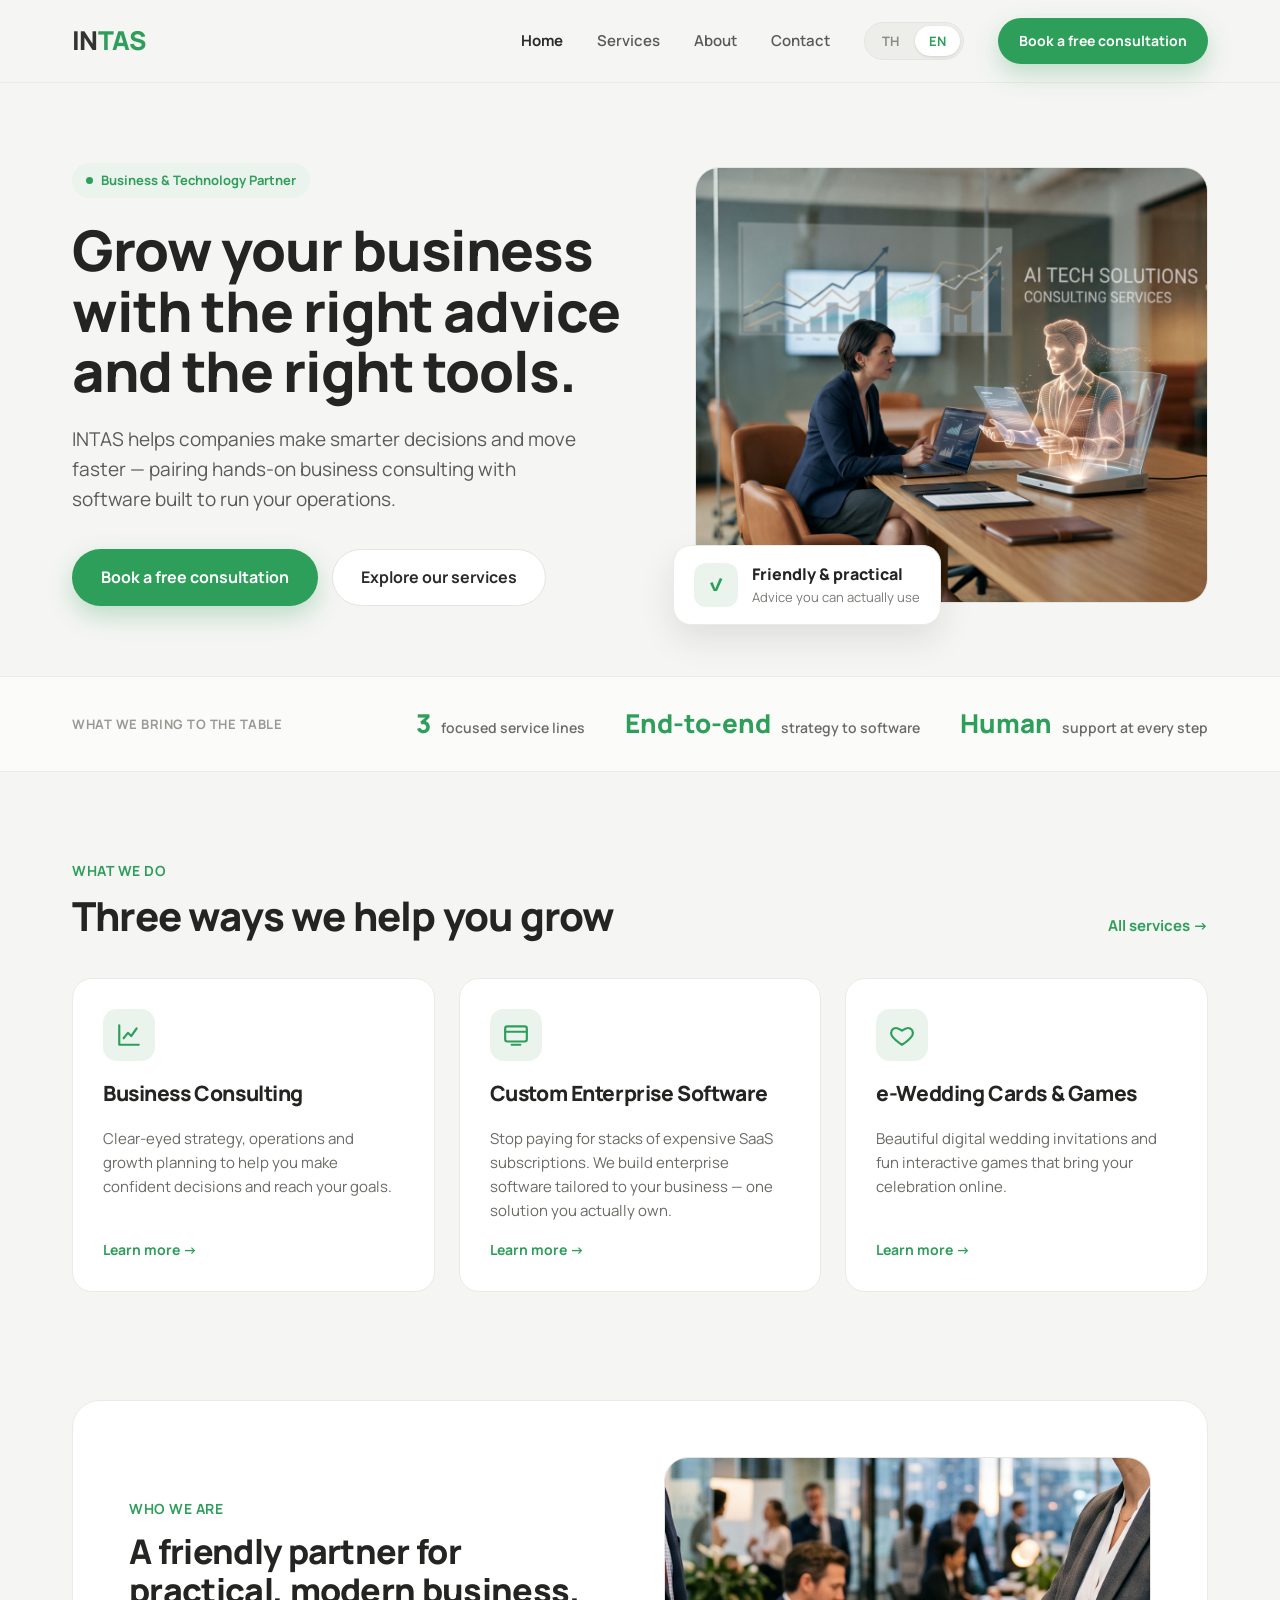
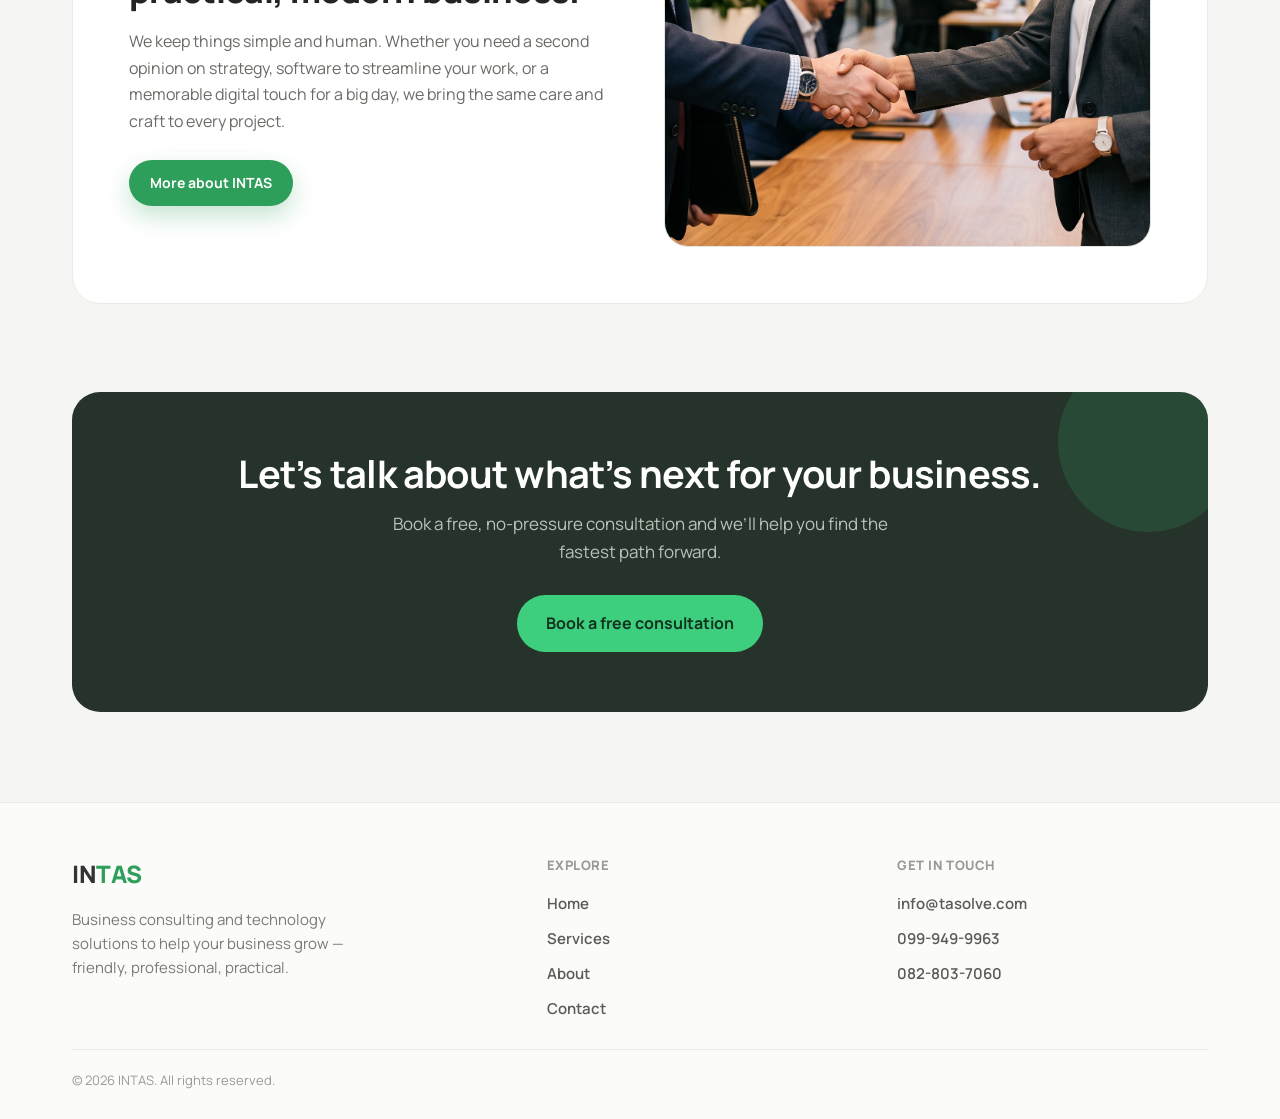
==== site/index.html @ 65f64a59 "Add INTAS bilingual (TH/EN) marketing site Complete 4-page static site (Home, Services, About, Conta" ====
<!DOCTYPE html>
<html lang="en">
<head>
  <meta charset="utf-8">
  <meta name="viewport" content="width=device-width, initial-scale=1">
  <title>INTAS — Business & Technology Partner</title>
  <meta name="description" content="INTAS pairs hands-on business consulting with custom software to help your company make smarter decisions and move faster.">
  <link rel="preconnect" href="https://fonts.googleapis.com">
  <link rel="preconnect" href="https://fonts.gstatic.com" crossorigin>
  <link href="https://fonts.googleapis.com/css2?family=IBM+Plex+Sans+Thai:wght@400;500;600;700&family=Manrope:wght@400;500;600;700;800&display=swap" rel="stylesheet">
  <link rel="stylesheet" href="assets/css/styles.css">
</head>
<body>
<div class="page">

  <!-- NAV -->
  <header class="site-header">
    <nav class="nav wrap">
      <a href="index.html" class="brand">IN<span>TAS</span></a>
      <button class="nav-toggle" aria-label="Menu">
        <svg width="26" height="26" viewBox="0 0 24 24" fill="none" stroke="currentColor" stroke-width="2" stroke-linecap="round"><path d="M4 7h16M4 12h16M4 17h16"/></svg>
      </button>
      <div class="nav-links">
        <a href="index.html" class="nav-link active" data-i18n="nav.home">Home</a>
        <a href="services.html" class="nav-link" data-i18n="nav.services">Services</a>
        <a href="about.html" class="nav-link" data-i18n="nav.about">About</a>
        <a href="contact.html" class="nav-link" data-i18n="nav.contact">Contact</a>
        <div class="lang">
          <button data-lang="TH">TH</button>
          <button data-lang="EN">EN</button>
        </div>
        <a href="contact.html" class="btn btn-primary btn-sm" data-i18n="nav.cta">Book a free consultation</a>
      </div>
    </nav>
  </header>

  <!-- HERO -->
  <section class="hero wrap">
    <div>
      <div class="badge"><span class="dot"></span><span data-i18n="home.badge">Business &amp; Technology Partner</span></div>
      <h1 class="h1" data-i18n="home.title">Grow your business with the right advice and the right tools.</h1>
      <p class="lead" data-i18n="home.lead">INTAS helps companies make smarter decisions and move faster — pairing hands-on business consulting with software built to run your operations.</p>
      <div class="hero-actions">
        <a href="contact.html" class="btn btn-primary" data-i18n="home.cta1">Book a free consultation</a>
        <a href="services.html" class="btn btn-ghost" data-i18n="home.cta2">Explore our services</a>
      </div>
    </div>
    <div class="hero-art">
      <div class="photo has-img" style="aspect-ratio:4/3.4;"><img src="assets/img/hero.jpg" alt="The INTAS team at work"></div>
      <div class="float-card">
        <div class="ic">✓</div>
        <div>
          <div class="t1" data-i18n="float.t1">Friendly &amp; practical</div>
          <div class="t2" data-i18n="float.t2">Advice you can actually use</div>
        </div>
      </div>
    </div>
  </section>

  <!-- TRUST STRIP -->
  <section class="trust">
    <div class="trust-inner wrap">
      <span class="label" data-i18n="trust.label">What we bring to the table</span>
      <div class="stats">
        <div class="stat"><span class="big" data-i18n="trust.s1big">3</span><span class="sm" data-i18n="trust.s1">focused service lines</span></div>
        <div class="stat"><span class="big" data-i18n="trust.s2big">End-to-end</span><span class="sm" data-i18n="trust.s2">strategy to software</span></div>
        <div class="stat"><span class="big" data-i18n="trust.s3big">Human</span><span class="sm" data-i18n="trust.s3">support at every step</span></div>
      </div>
    </div>
  </section>

  <!-- SERVICES -->
  <section class="wrap" style="padding:88px 32px 20px;">
    <div class="section-head">
      <div>
        <div class="eyebrow" data-i18n="home.svc.eyebrow">What we do</div>
        <h2 class="h2" data-i18n="home.svc.title">Three ways we help you grow</h2>
      </div>
      <a href="services.html" style="font-weight:700;font-size:15px;" data-i18n="home.svc.all">All services →</a>
    </div>
    <div class="grid-3">
      <div class="card">
        <div class="icon"><svg width="26" height="26" viewBox="0 0 24 24" fill="none" stroke="#2E9E5B" stroke-width="2" stroke-linecap="round" stroke-linejoin="round"><path d="M3 3v18h18"></path><path d="M7 15l4-5 3 3 5-7"></path></svg></div>
        <h3 class="h3" data-i18n="svc.1.title">Business Consulting</h3>
        <p data-i18n="svc.1.desc">Clear-eyed strategy, operations and growth planning to help you make confident decisions and reach your goals.</p>
        <a href="services.html" class="more" data-i18n="svc.learn">Learn more →</a>
      </div>
      <div class="card">
        <div class="icon"><svg width="26" height="26" viewBox="0 0 24 24" fill="none" stroke="#2E9E5B" stroke-width="2" stroke-linecap="round" stroke-linejoin="round"><rect x="2" y="4" width="20" height="14" rx="2"></rect><path d="M2 9h20M8 21h8"></path></svg></div>
        <h3 class="h3" data-i18n="svc.2.title">Custom Enterprise Software</h3>
        <p data-i18n="svc.2.desc">Stop paying for stacks of expensive SaaS subscriptions. We build enterprise software tailored to your business — one solution you actually own.</p>
        <a href="services.html" class="more" data-i18n="svc.learn">Learn more →</a>
      </div>
      <div class="card">
        <div class="icon"><svg width="26" height="26" viewBox="0 0 24 24" fill="none" stroke="#2E9E5B" stroke-width="2" stroke-linecap="round" stroke-linejoin="round"><path d="M12 21s-7-4.35-9.5-8.5C1 9 3 5.5 6.5 5.5 8.5 5.5 12 8 12 8s3.5-2.5 5.5-2.5C21 5.5 23 9 21.5 12.5 19 16.65 12 21 12 21z"></path></svg></div>
        <h3 class="h3" data-i18n="svc.3.title">e-Wedding Cards &amp; Games</h3>
        <p data-i18n="svc.3.desc">Beautiful digital wedding invitations and fun interactive games that bring your celebration online.</p>
        <a href="services.html" class="more" data-i18n="svc.learn">Learn more →</a>
      </div>
    </div>
  </section>

  <!-- ABOUT TEASER -->
  <section class="wrap section-pad">
    <div class="panel">
      <div>
        <div class="eyebrow" data-i18n="home.about.eyebrow">Who we are</div>
        <h2 class="h2" style="font-size:34px;line-height:1.15;margin-bottom:18px;" data-i18n="home.about.title">A friendly partner for practical, modern business.</h2>
        <p style="font-size:16px;line-height:1.65;color:#6A6A66;margin:0 0 26px;" data-i18n="home.about.text">We keep things simple and human. Whether you need a second opinion on strategy, software to streamline your work, or a memorable digital touch for a big day, we bring the same care and craft to every project.</p>
        <a href="about.html" class="btn btn-primary btn-sm" data-i18n="home.about.btn">More about INTAS</a>
      </div>
      <div class="photo has-img" style="aspect-ratio:5/4;"><img src="assets/img/workspace.jpg" alt="INTAS workspace"></div>
    </div>
  </section>

  <!-- CTA BAND -->
  <section class="wrap" style="padding:0 32px 90px;">
    <div class="cta-band">
      <h2 data-i18n="cta.title">Let’s talk about what’s next for your business.</h2>
      <p data-i18n="cta.text">Book a free, no-pressure consultation and we’ll help you find the fastest path forward.</p>
      <a href="contact.html" class="btn btn-bright" data-i18n="cta.btn">Book a free consultation</a>
    </div>
  </section>

  <!-- FOOTER -->
  <footer class="site-footer">
    <div class="footer-grid wrap">
      <div>
        <div class="brand">IN<span>TAS</span></div>
        <p data-i18n="footer.tagline">Business consulting and technology solutions to help your business grow — friendly, professional, practical.</p>
      </div>
      <div class="footer-col">
        <div class="head" data-i18n="footer.explore">Explore</div>
        <div class="links">
          <a href="index.html" data-i18n="nav.home">Home</a>
          <a href="services.html" data-i18n="nav.services">Services</a>
          <a href="about.html" data-i18n="nav.about">About</a>
          <a href="contact.html" data-i18n="nav.contact">Contact</a>
        </div>
      </div>
      <div class="footer-col">
        <div class="head" data-i18n="footer.getintouch">Get in touch</div>
        <div class="links">
          <a href="mailto:info@tasolve.com">info@tasolve.com</a>
          <a href="tel:0999499963">099-949-9963</a>
          <a href="tel:0828037060">082-803-7060</a>
        </div>
      </div>
    </div>
    <div class="footer-bottom wrap">
      <div class="rule" data-i18n="footer.rights">© 2026 INTAS. All rights reserved.</div>
    </div>
  </footer>

</div>
<script src="assets/js/i18n.js"></script>
<script src="assets/js/main.js"></script>
</body>
</html>
---- site/assets/css/styles.css ----
/* ===========================================================
   INTAS — design system
   Extracted from the original bundle and expanded into a
   clean, reusable stylesheet for the full multi-page site.
   =========================================================== */

:root {
  --bg:        #F5F5F3;
  --surface:   #FFFFFF;
  --surface-2: #FBFBFA;
  --tint:      #EAF3EC;   /* soft green wash */
  --ink:       #242423;   /* headings */
  --body:      #2B2B2B;
  --muted:     #6A6A66;
  --muted-2:   #5A5A57;
  --faint:     #9A9A95;
  --line:      #EAEAE6;
  --line-2:    #E4E4E0;
  --green:     #2E9E5B;
  --green-dk:  #24824A;
  --green-br:  #3ECF7E;
  --dark:      #26332B;
  --shadow-sm: 0 1px 4px rgba(30,30,28,0.08);
  --shadow-md: 0 10px 24px rgba(46,158,91,0.28);
  --shadow-lg: 0 14px 34px rgba(30,30,28,0.10);
  --radius:    20px;
  --radius-lg: 28px;
  --wrap:      1200px;
}

* { box-sizing: border-box; }
html, body { margin: 0; padding: 0; }
html { scroll-behavior: smooth; }

body {
  /* Latin renders in Manrope; Thai glyphs fall through to IBM Plex Sans Thai */
  font-family: 'Manrope', 'IBM Plex Sans Thai', system-ui, -apple-system, BlinkMacSystemFont, sans-serif;
  background: var(--bg);
  color: var(--body);
  -webkit-font-smoothing: antialiased;
  line-height: 1.6;
}

/* ---------- Thai typography tuning ----------
   Thai stacks vowels/tone marks vertically and doesn't use negative
   letter-spacing, so tighten nothing and give headings room to breathe. */
html[lang="th"] body,
html[lang="th"] h1, html[lang="th"] h2, html[lang="th"] h3,
html[lang="th"] .h1, html[lang="th"] .h2, html[lang="th"] .h3,
html[lang="th"] .brand { letter-spacing: normal; }
html[lang="th"] .h1, html[lang="th"] .hero h1 { line-height: 1.22; }
html[lang="th"] .h2, html[lang="th"] .cta-band h2,
html[lang="th"] .page-hero h1 { line-height: 1.3; }
html[lang="th"] .lead, html[lang="th"] p { line-height: 1.8; }
html[lang="th"] .badge, html[lang="th"] .eyebrow,
html[lang="th"] .trust .label, html[lang="th"] .footer-col .head,
html[lang="th"] .contact-item .k { letter-spacing: 0.01em; }

a { color: var(--green); text-decoration: none; transition: color .15s; }
a:hover { color: var(--green-dk); }
::selection { background: #cfe9d8; }
img { max-width: 100%; display: block; }

h1, h2, h3 { color: var(--ink); letter-spacing: -0.02em; margin: 0; }

.wrap { max-width: var(--wrap); margin: 0 auto; width: 100%; }
.page { min-height: 100vh; display: flex; flex-direction: column; background: var(--bg); }
.eyebrow {
  color: var(--green); font-weight: 700; font-size: 14px;
  letter-spacing: 0.04em; text-transform: uppercase; margin-bottom: 12px;
}
.lead { font-size: 19px; line-height: 1.6; color: var(--muted-2); }

/* ---------- buttons ---------- */
.btn {
  display: inline-block; font-weight: 700; font-size: 16px;
  padding: 15px 28px; border-radius: 999px; cursor: pointer;
  border: 1px solid transparent; transition: transform .12s, box-shadow .12s, background .15s;
  font-family: inherit;
}
.btn:hover { transform: translateY(-1px); }
.btn-primary { background: var(--green); color: #fff; box-shadow: var(--shadow-md); }
.btn-primary:hover { background: var(--green-dk); color: #fff; }
.btn-ghost { background: #fff; color: var(--body); border-color: var(--line-2); }
.btn-ghost:hover { color: var(--body); border-color: #cfcfca; }
.btn-bright { background: var(--green-br); color: #123320; }
.btn-bright:hover { color: #123320; }
.btn-sm { font-size: 14px; padding: 11px 20px; }

/* ---------- header / nav ---------- */
.site-header {
  position: sticky; top: 0; z-index: 20;
  background: rgba(245,245,243,0.85);
  backdrop-filter: blur(10px); -webkit-backdrop-filter: blur(10px);
  border-bottom: 1px solid var(--line);
}
.nav { padding: 18px 32px; display: flex; align-items: center; justify-content: space-between; gap: 24px; }
.brand { font-size: 26px; font-weight: 800; letter-spacing: -0.02em; color: #333; }
.brand span { color: var(--green); }
.nav-links { display: flex; align-items: center; gap: 34px; }
.nav-links a.nav-link { color: var(--muted-2); font-weight: 600; font-size: 15px; }
.nav-links a.nav-link.active { color: var(--body); font-weight: 700; }
.nav-links a.nav-link:hover { color: var(--green); }

/* language toggle */
.lang {
  display: inline-flex; background: #EDEDEA; border: 1px solid var(--line-2);
  border-radius: 999px; padding: 3px; gap: 2px;
}
.lang button {
  padding: 6px 14px; border: none; border-radius: 999px; font-family: inherit;
  font-weight: 700; font-size: 13px; cursor: pointer; transition: all .15s;
  background: transparent; color: #8A8A86;
}
.lang button.active { background: #fff; color: var(--green); box-shadow: 0 1px 3px rgba(0,0,0,0.12); }

/* mobile nav toggle */
.nav-toggle {
  display: none; background: none; border: none; cursor: pointer; padding: 6px;
  color: var(--ink);
}

/* ---------- sections ---------- */
section { width: 100%; }
.section-pad { padding: 88px 32px; }
.section-head { display: flex; align-items: flex-end; justify-content: space-between; gap: 24px; margin-bottom: 40px; flex-wrap: wrap; }
.h1 { font-size: 56px; line-height: 1.08; font-weight: 800; color: var(--ink); text-wrap: balance; }
.h2 { font-size: 40px; line-height: 1.1; font-weight: 800; }
.h3 { font-size: 21px; font-weight: 800; }

/* pill badge */
.badge {
  display: inline-flex; align-items: center; gap: 8px; background: var(--tint);
  color: var(--green); font-weight: 700; font-size: 13px; padding: 7px 14px;
  border-radius: 999px; margin-bottom: 22px;
}
.badge .dot { width: 7px; height: 7px; border-radius: 50%; background: var(--green); display: inline-block; }

/* ---------- hero ---------- */
.hero { display: grid; grid-template-columns: 1.05fr 0.95fr; gap: 56px; align-items: center; padding: 80px 32px 70px; }
.hero h1 { margin: 0 0 22px; }
.hero .lead { margin: 0 0 34px; max-width: 520px; }
.hero-actions { display: flex; gap: 14px; flex-wrap: wrap; }
.hero-art { position: relative; }
.photo {
  border-radius: 24px; overflow: hidden; border: 1px solid var(--line-2);
  background-image: repeating-linear-gradient(135deg,#EDEDEA 0 14px,#F4F4F1 14px 28px);
  display: flex; align-items: flex-end; justify-content: center; padding: 22px;
}
.photo .tag {
  font-family: ui-monospace, Menlo, monospace; font-size: 12px; color: var(--faint);
  background: #fff; padding: 6px 12px; border-radius: 8px; border: 1px solid var(--line-2);
}
/* real image variant — fills the box, no stripes/padding */
.photo.has-img { padding: 0; background: none; }
.photo.has-img img { width: 100%; height: 100%; object-fit: cover; }
.float-card {
  position: absolute; bottom: -22px; left: -22px; background: #fff; border: 1px solid #EAEAE6;
  border-radius: 18px; padding: 16px 20px; box-shadow: var(--shadow-lg);
  display: flex; align-items: center; gap: 14px;
}
.float-card .ic {
  width: 44px; height: 44px; border-radius: 12px; background: var(--tint);
  display: flex; align-items: center; justify-content: center; font-weight: 800; color: var(--green); font-size: 18px;
}
.float-card .t1 { font-weight: 800; font-size: 16px; color: var(--ink); }
.float-card .t2 { font-size: 13px; color: #7A7A76; }

/* ---------- trust strip ---------- */
.trust { border-top: 1px solid var(--line); border-bottom: 1px solid var(--line); background: var(--surface-2); }
.trust-inner { padding: 26px 32px; display: flex; flex-wrap: wrap; gap: 40px; align-items: center; justify-content: space-between; }
.trust .label { font-size: 13px; font-weight: 700; letter-spacing: 0.04em; text-transform: uppercase; color: var(--faint); }
.trust .stats { display: flex; flex-wrap: wrap; gap: 40px; }
.stat { display: flex; align-items: baseline; gap: 10px; }
.stat .big { font-size: 26px; font-weight: 800; color: var(--green); }
.stat .sm { font-size: 14px; color: var(--muted); font-weight: 600; }

/* ---------- cards grid ---------- */
.grid-3 { display: grid; grid-template-columns: repeat(3,1fr); gap: 24px; }
.grid-2 { display: grid; grid-template-columns: 1fr 1fr; gap: 24px; }
.card {
  background: #fff; border: 1px solid var(--line); border-radius: var(--radius);
  padding: 30px; display: flex; flex-direction: column; gap: 16px;
}
.card .icon {
  width: 52px; height: 52px; border-radius: 14px; background: var(--tint);
  display: flex; align-items: center; justify-content: center;
}
.card h3 { color: var(--ink); }
.card p { font-size: 15px; line-height: 1.6; color: var(--muted); margin: 0; flex: 1; }
.card .more { font-weight: 700; font-size: 14px; color: var(--green); }

/* feature list inside cards */
.ticks { list-style: none; padding: 0; margin: 0; display: flex; flex-direction: column; gap: 10px; }
.ticks li { display: flex; gap: 10px; font-size: 15px; color: var(--muted-2); line-height: 1.5; }
.ticks li::before { content: "✓"; color: var(--green); font-weight: 800; }

/* ---------- panel (about teaser / generic) ---------- */
.panel {
  background: #fff; border: 1px solid var(--line); border-radius: var(--radius-lg);
  padding: 56px; display: grid; grid-template-columns: 1fr 1fr; gap: 48px; align-items: center;
}

/* ---------- CTA band ---------- */
.cta-band {
  background: var(--dark); border-radius: var(--radius-lg); padding: 60px;
  text-align: center; position: relative; overflow: hidden;
}
.cta-band::after {
  content: ""; position: absolute; top: -40px; right: -30px; width: 180px; height: 180px;
  border-radius: 50%; background: rgba(62,207,126,0.14);
}
.cta-band h2 { color: #fff; font-size: 38px; line-height: 1.12; margin: 0 0 16px; position: relative; }
.cta-band p { font-size: 17px; color: #B7C4BB; margin: 0 auto 30px; max-width: 520px; position: relative; }
.cta-band .btn { position: relative; }

/* ---------- footer ---------- */
.site-footer { margin-top: auto; border-top: 1px solid var(--line); background: var(--surface-2); }
.footer-grid { padding: 52px 32px 28px; display: grid; grid-template-columns: 1.4fr 1fr 1fr; gap: 40px; }
.footer-grid .brand { font-size: 24px; margin-bottom: 14px; }
.footer-grid p { font-size: 15px; line-height: 1.6; color: #7A7A76; margin: 0; max-width: 300px; }
.footer-col .head { font-size: 13px; font-weight: 800; letter-spacing: 0.04em; text-transform: uppercase; color: var(--faint); margin-bottom: 16px; }
.footer-col .links { display: flex; flex-direction: column; gap: 11px; }
.footer-col .links a { color: var(--muted-2); font-weight: 600; font-size: 15px; }
.footer-col .links a:hover { color: var(--green); }
.footer-bottom { padding: 0 32px 28px; }
.footer-bottom .rule { border-top: 1px solid var(--line); padding-top: 20px; font-size: 13px; color: var(--faint); }

/* ---------- page header (inner pages) ---------- */
.page-hero { padding: 72px 32px 40px; text-align: center; }
.page-hero h1 { font-size: 48px; line-height: 1.1; font-weight: 800; margin: 0 auto 18px; max-width: 720px; text-wrap: balance; }
.page-hero p { font-size: 18px; color: var(--muted-2); margin: 0 auto; max-width: 620px; }

/* ---------- contact form ---------- */
.form-grid { display: grid; grid-template-columns: 1fr 1fr; gap: 48px; align-items: start; }
.field { display: flex; flex-direction: column; gap: 7px; margin-bottom: 18px; }
.field label { font-size: 14px; font-weight: 700; color: var(--ink); }
.field input, .field textarea, .field select {
  font-family: inherit; font-size: 15px; color: var(--body); background: #fff;
  border: 1px solid var(--line-2); border-radius: 12px; padding: 13px 15px; width: 100%;
  transition: border-color .15s, box-shadow .15s;
}
.field textarea { min-height: 130px; resize: vertical; }
.field input:focus, .field textarea:focus, .field select:focus {
  outline: none; border-color: var(--green); box-shadow: 0 0 0 3px rgba(46,158,91,0.14);
}
.contact-panel {
  background: #fff; border: 1px solid var(--line); border-radius: var(--radius-lg); padding: 40px;
}
.contact-info { display: flex; flex-direction: column; gap: 26px; }
.contact-item { display: flex; gap: 16px; align-items: flex-start; }
.contact-item .ic {
  width: 46px; height: 46px; flex: none; border-radius: 12px; background: var(--tint);
  display: flex; align-items: center; justify-content: center;
}
.contact-item .k { font-size: 13px; font-weight: 700; text-transform: uppercase; letter-spacing: 0.04em; color: var(--faint); margin-bottom: 3px; }
.contact-item .v { font-size: 16px; font-weight: 700; color: var(--ink); }
.contact-item .v a { color: var(--ink); }
.contact-item .v a:hover { color: var(--green); }
.form-note { font-size: 13px; color: var(--faint); margin-top: 6px; }
.form-success {
  display: none; background: var(--tint); border: 1px solid #cfe9d8; color: var(--green-dk);
  border-radius: 12px; padding: 14px 16px; font-weight: 600; font-size: 15px; margin-bottom: 18px;
}
.form-success.show { display: block; }

/* ---------- value / step rows ---------- */
.value-grid { display: grid; grid-template-columns: repeat(3,1fr); gap: 24px; }
.value { background: #fff; border: 1px solid var(--line); border-radius: var(--radius); padding: 28px; }
.value .num { font-size: 22px; font-weight: 800; color: var(--green); margin-bottom: 10px; }
.value h3 { font-size: 18px; margin-bottom: 8px; }
.value p { font-size: 15px; color: var(--muted); margin: 0; }

/* utilities */
.mt-0 { margin-top: 0; }
.center { text-align: center; }
.max-720 { max-width: 720px; margin-left: auto; margin-right: auto; }

/* ===========================================================
   Responsive
   =========================================================== */
@media (max-width: 900px) {
  .h1, .hero h1 { font-size: 42px; }
  .h2 { font-size: 32px; }
  .page-hero h1 { font-size: 38px; }
  .cta-band h2 { font-size: 30px; }
  .hero { grid-template-columns: 1fr; gap: 40px; padding: 56px 24px 50px; }
  .grid-3, .value-grid { grid-template-columns: 1fr; }
  .grid-2 { grid-template-columns: 1fr; }
  .panel { grid-template-columns: 1fr; padding: 36px; }
  .form-grid { grid-template-columns: 1fr; gap: 32px; }
  .footer-grid { grid-template-columns: 1fr; gap: 28px; }
  .section-pad { padding: 60px 24px; }
  .cta-band { padding: 40px 28px; }

  /* mobile nav */
  .nav-toggle { display: inline-flex; }
  .nav-links {
    position: absolute; top: 100%; left: 0; right: 0;
    background: var(--bg); border-bottom: 1px solid var(--line);
    flex-direction: column; align-items: stretch; gap: 0; padding: 8px 24px 20px;
    display: none;
  }
  .nav-links.open { display: flex; }
  .nav-links a.nav-link { padding: 12px 0; border-bottom: 1px solid var(--line); }
  .nav-links .lang, .nav-links .btn { align-self: flex-start; margin-top: 14px; }
}

@media (max-width: 560px) {
  .nav { padding: 16px 20px; }
  .section-pad { padding: 48px 20px; }
  .hero { padding: 40px 20px; }
  .page-hero { padding: 48px 20px 28px; }
  .h1, .hero h1 { font-size: 34px; }
  .page-hero h1 { font-size: 30px; }
  .contact-panel, .panel { padding: 26px; }
  .float-card { left: 0; bottom: -18px; }
}
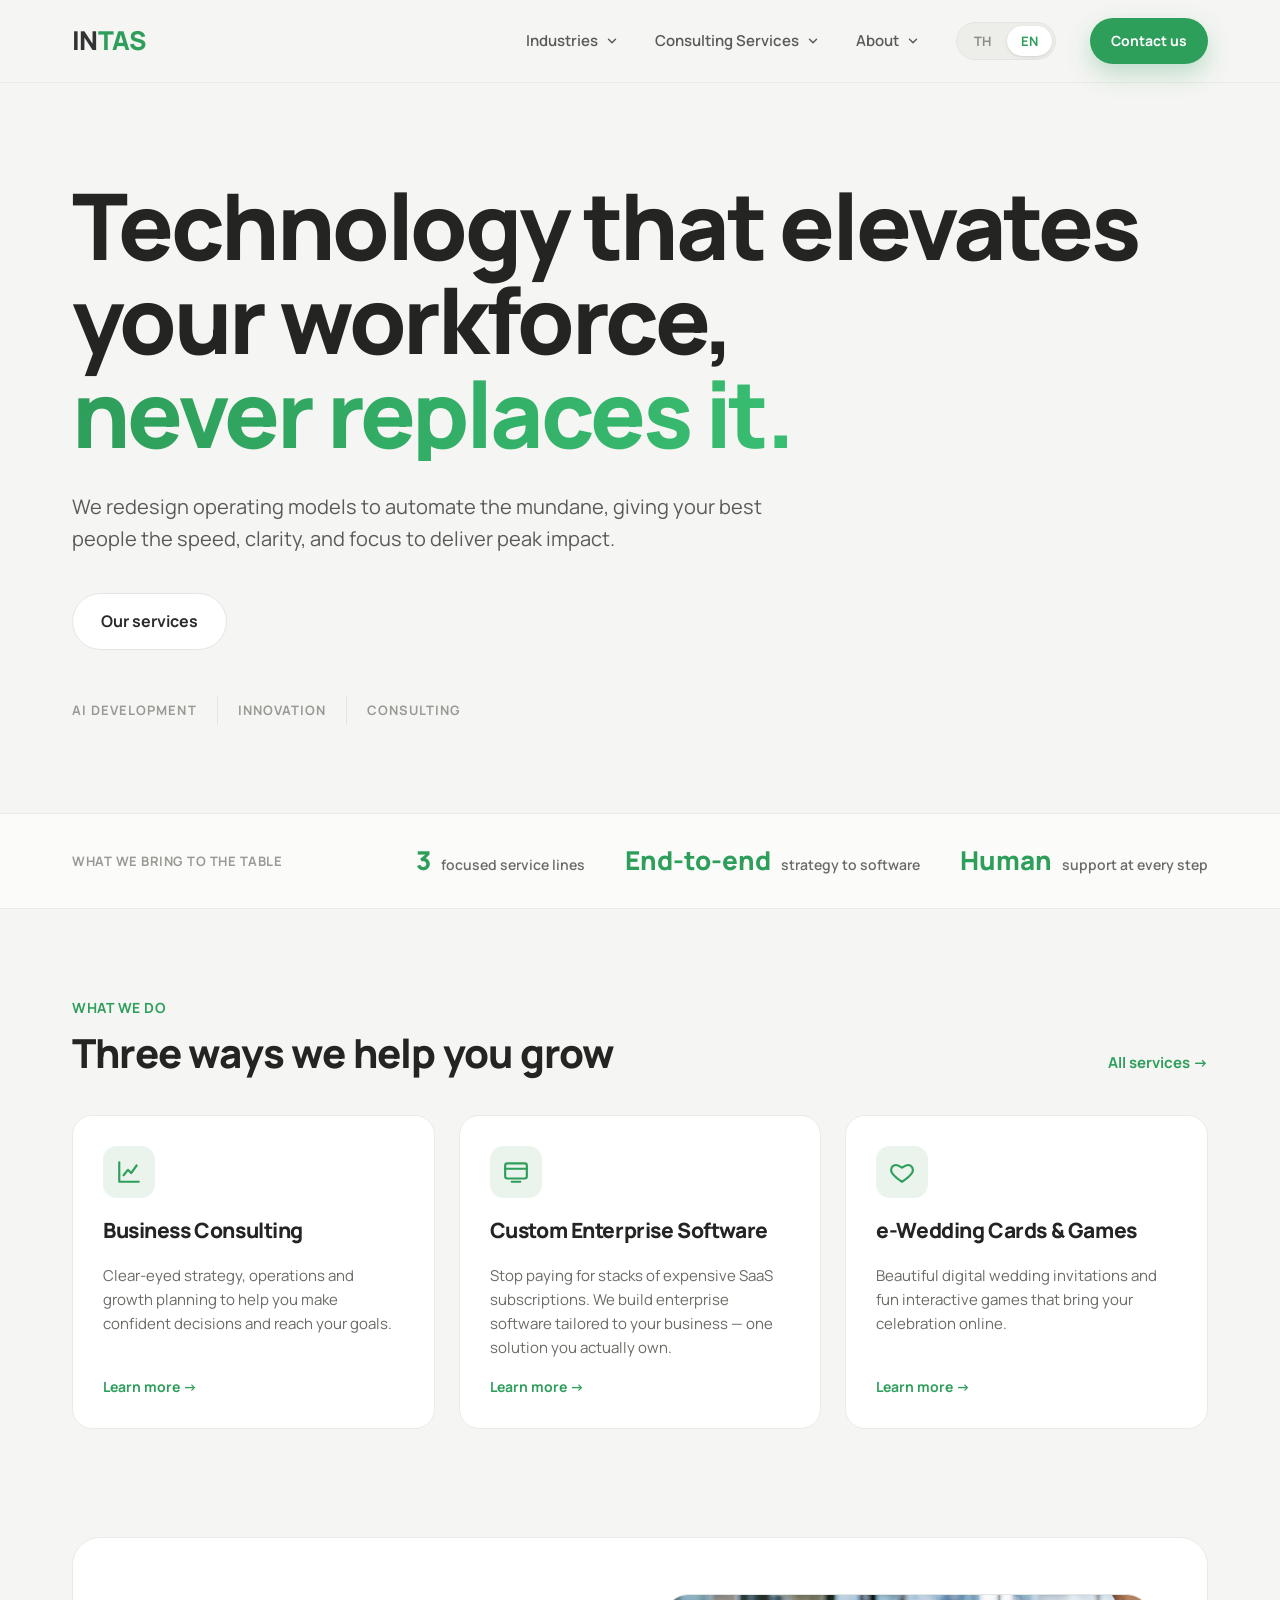
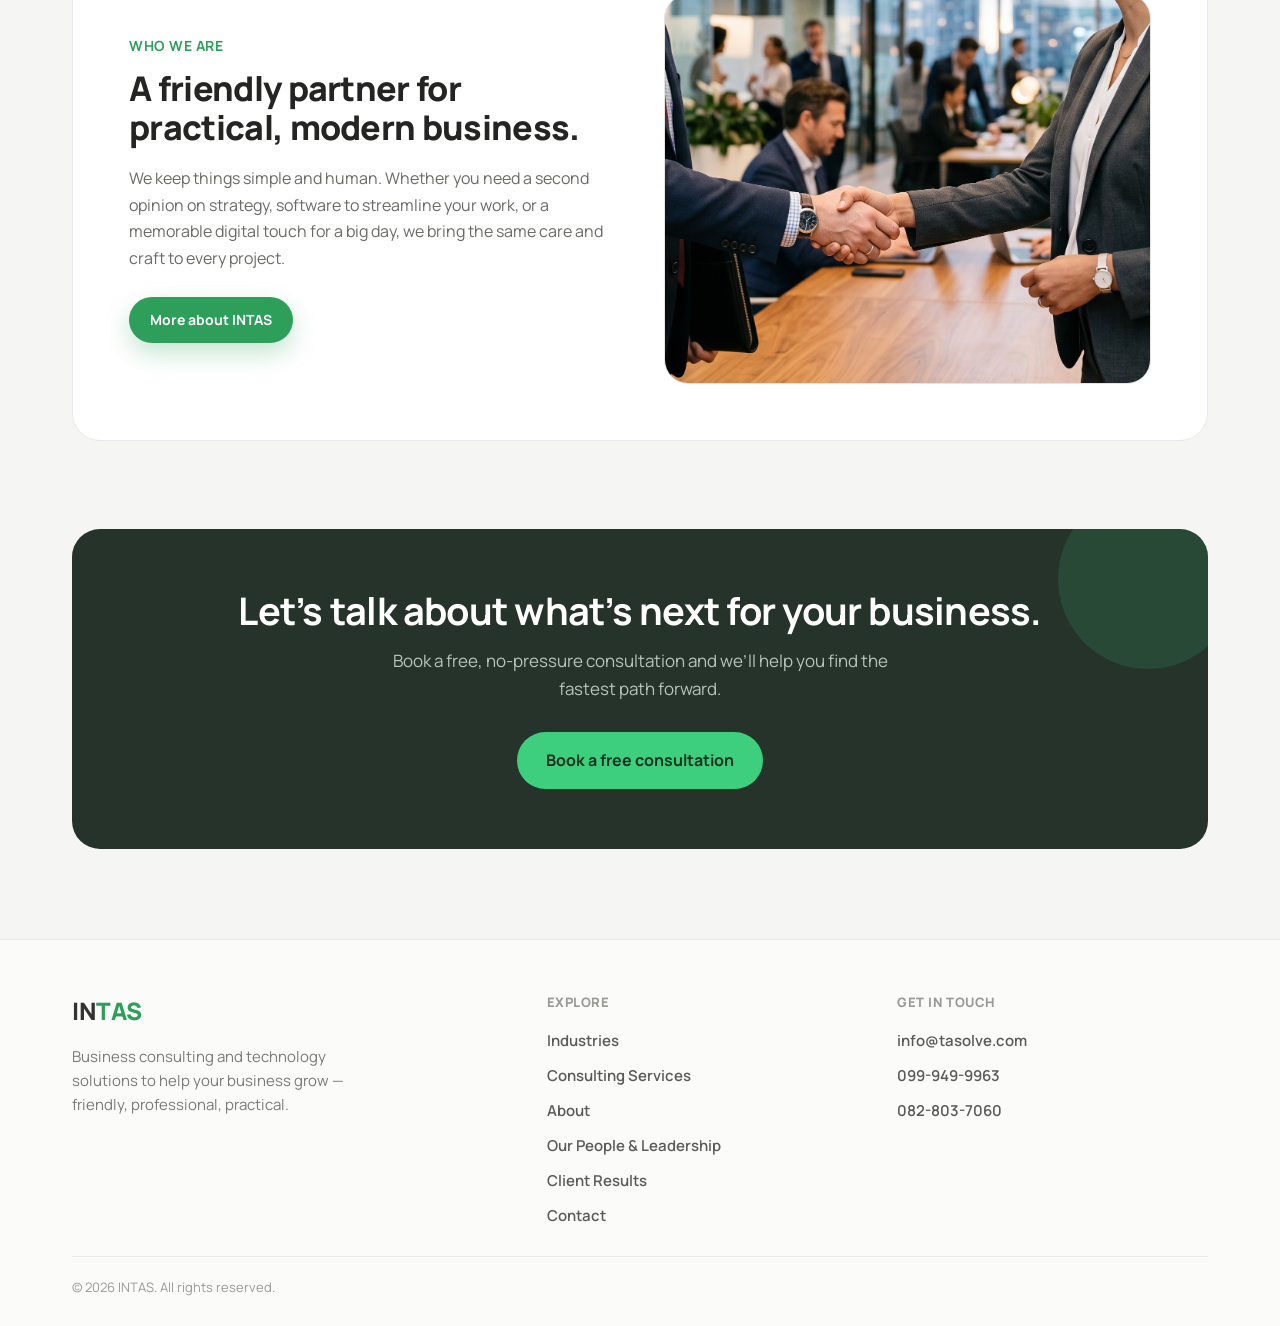
==== commit f3b0094f: "Rework navigation, add three pages, restyle homepage hero Navigation - Remove the Home link that was" ====
--- a/site/index.html
+++ b/site/index.html
@@ -21,40 +21,71 @@
         <svg width="26" height="26" viewBox="0 0 24 24" fill="none" stroke="currentColor" stroke-width="2" stroke-linecap="round"><path d="M4 7h16M4 12h16M4 17h16"/></svg>
       </button>
       <div class="nav-links">
-        <a href="index.html" class="nav-link active" data-i18n="nav.home">Home</a>
-        <a href="services.html" class="nav-link" data-i18n="nav.services">Services</a>
-        <a href="about.html" class="nav-link" data-i18n="nav.about">About</a>
-        <a href="contact.html" class="nav-link" data-i18n="nav.contact">Contact</a>
+        <div class="nav-item has-dropdown">
+          <div class="nav-item-row">
+            <a href="industries.html" class="nav-link" data-i18n="nav.industries">Industries</a>
+            <button class="dropdown-toggle" aria-expanded="false" aria-haspopup="true" aria-label="Toggle industries menu">
+              <svg width="14" height="14" viewBox="0 0 24 24" fill="none" stroke="currentColor" stroke-width="2.5" stroke-linecap="round" stroke-linejoin="round"><path d="M6 9l6 6 6-6"/></svg>
+            </button>
+          </div>
+          <div class="dropdown dropdown-2col">
+            <a href="industries.html#retail" data-i18n="ind.retail.name">Retail &amp; Shopping Centres</a>
+            <a href="industries.html#fnb" data-i18n="ind.fnb.name">Food &amp; Beverage</a>
+            <a href="industries.html#realestate" data-i18n="ind.realestate.name">Real Estate &amp; Property</a>
+            <a href="industries.html#financial" data-i18n="ind.financial.name">Financial Services</a>
+            <a href="industries.html#fmcg" data-i18n="ind.fmcg.name">Consumer Goods &amp; FMCG</a>
+            <a href="industries.html#transport" data-i18n="ind.transport.name">Transport &amp; Infrastructure</a>
+          </div>
+        </div>
+        <div class="nav-item has-dropdown">
+          <div class="nav-item-row">
+            <a href="services.html" class="nav-link" data-i18n="nav.services">Consulting Services</a>
+            <button class="dropdown-toggle" aria-expanded="false" aria-haspopup="true" aria-label="Toggle services menu">
+              <svg width="14" height="14" viewBox="0 0 24 24" fill="none" stroke="currentColor" stroke-width="2.5" stroke-linecap="round" stroke-linejoin="round"><path d="M6 9l6 6 6-6"/></svg>
+            </button>
+          </div>
+          <div class="dropdown">
+            <a href="services.html#consulting" data-i18n="services.s1.title">Business Consulting</a>
+            <a href="services.html#software" data-i18n="services.s2.title">Custom Enterprise Software</a>
+            <a href="services.html#ewedding" data-i18n="services.s3.title">e-Wedding Cards &amp; Games</a>
+          </div>
+        </div>
+        <div class="nav-item has-dropdown">
+          <div class="nav-item-row">
+            <a href="about.html" class="nav-link" data-i18n="nav.about">About</a>
+            <button class="dropdown-toggle" aria-expanded="false" aria-haspopup="true" aria-label="Toggle about menu">
+              <svg width="14" height="14" viewBox="0 0 24 24" fill="none" stroke="currentColor" stroke-width="2.5" stroke-linecap="round" stroke-linejoin="round"><path d="M6 9l6 6 6-6"/></svg>
+            </button>
+          </div>
+          <div class="dropdown">
+            <a href="about.html#what-we-do" data-i18n="nav.about.do">What We Do</a>
+            <a href="about.html#what-we-believe" data-i18n="nav.about.believe">What We Believe</a>
+            <a href="team.html" data-i18n="nav.about.people">Our People &amp; Leadership</a>
+            <a href="results.html" data-i18n="nav.about.results">Client Results</a>
+          </div>
+        </div>
         <div class="lang">
           <button data-lang="TH">TH</button>
           <button data-lang="EN">EN</button>
         </div>
-        <a href="contact.html" class="btn btn-primary btn-sm" data-i18n="nav.cta">Book a free consultation</a>
+        <a href="contact.html" class="btn btn-primary btn-sm" data-i18n="nav.cta">Contact us</a>
       </div>
     </nav>
   </header>
 
   <!-- HERO -->
-  <section class="hero wrap">
-    <div>
-      <div class="badge"><span class="dot"></span><span data-i18n="home.badge">Business &amp; Technology Partner</span></div>
-      <h1 class="h1" data-i18n="home.title">Grow your business with the right advice and the right tools.</h1>
-      <p class="lead" data-i18n="home.lead">INTAS helps companies make smarter decisions and move faster — pairing hands-on business consulting with software built to run your operations.</p>
-      <div class="hero-actions">
-        <a href="contact.html" class="btn btn-primary" data-i18n="home.cta1">Book a free consultation</a>
-        <a href="services.html" class="btn btn-ghost" data-i18n="home.cta2">Explore our services</a>
-      </div>
-    </div>
-    <div class="hero-art">
-      <div class="photo has-img" style="aspect-ratio:4/3.4;"><img src="assets/img/hero.jpg" alt="The INTAS team at work"></div>
-      <div class="float-card">
-        <div class="ic">✓</div>
-        <div>
-          <div class="t1" data-i18n="float.t1">Friendly &amp; practical</div>
-          <div class="t2" data-i18n="float.t2">Advice you can actually use</div>
-        </div>
-      </div>
-    </div>
+  <section class="hero-statement wrap">
+    <h1 class="statement">
+      <span class="line-1" data-i18n="home.title">Technology that elevates your workforce,</span>
+      <span class="line-2" data-i18n="home.title2">never replaces it.</span>
+    </h1>
+    <p class="statement-lead" data-i18n="home.lead">We redesign operating models to automate the mundane, giving your best people the speed, clarity, and focus to deliver peak impact.</p>
+    <a href="services.html" class="btn btn-ghost" data-i18n="home.cta2">Our services</a>
+    <ul class="capabilities">
+      <li data-i18n="home.caps.ai">AI development</li>
+      <li data-i18n="home.caps.innovation">Innovation</li>
+      <li data-i18n="home.caps.consulting">Consulting</li>
+    </ul>
   </section>
 
   <!-- TRUST STRIP -->
@@ -126,15 +157,17 @@
   <footer class="site-footer">
     <div class="footer-grid wrap">
       <div>
-        <div class="brand">IN<span>TAS</span></div>
+        <a href="index.html" class="brand">IN<span>TAS</span></a>
         <p data-i18n="footer.tagline">Business consulting and technology solutions to help your business grow — friendly, professional, practical.</p>
       </div>
       <div class="footer-col">
         <div class="head" data-i18n="footer.explore">Explore</div>
         <div class="links">
-          <a href="index.html" data-i18n="nav.home">Home</a>
-          <a href="services.html" data-i18n="nav.services">Services</a>
+          <a href="industries.html" data-i18n="nav.industries">Industries</a>
+          <a href="services.html" data-i18n="nav.services">Consulting Services</a>
           <a href="about.html" data-i18n="nav.about">About</a>
+          <a href="team.html" data-i18n="nav.about.people">Our People &amp; Leadership</a>
+          <a href="results.html" data-i18n="nav.about.results">Client Results</a>
           <a href="contact.html" data-i18n="nav.contact">Contact</a>
         </div>
       </div>
--- a/site/assets/css/styles.css
+++ b/site/assets/css/styles.css
@@ -49,12 +49,19 @@
 html[lang="th"] .h1, html[lang="th"] .h2, html[lang="th"] .h3,
 html[lang="th"] .brand { letter-spacing: normal; }
 html[lang="th"] .h1, html[lang="th"] .hero h1 { line-height: 1.22; }
+/* Thai glyphs run wider and taller: smaller scale, looser leading,
+   so line 1 stays on one line instead of stranding a word */
+html[lang="th"] .statement {
+  font-size: clamp(30px, 5.2vw, 66px);
+  line-height: 1.3; letter-spacing: normal;
+}
 html[lang="th"] .h2, html[lang="th"] .cta-band h2,
 html[lang="th"] .page-hero h1 { line-height: 1.3; }
 html[lang="th"] .lead, html[lang="th"] p { line-height: 1.8; }
 html[lang="th"] .badge, html[lang="th"] .eyebrow,
 html[lang="th"] .trust .label, html[lang="th"] .footer-col .head,
-html[lang="th"] .contact-item .k { letter-spacing: 0.01em; }
+html[lang="th"] .contact-item .k,
+html[lang="th"] .capabilities { letter-spacing: 0.01em; }
 
 a { color: var(--green); text-decoration: none; transition: color .15s; }
 a:hover { color: var(--green-dk); }
@@ -101,6 +108,84 @@
 .nav-links a.nav-link { color: var(--muted-2); font-weight: 600; font-size: 15px; }
 .nav-links a.nav-link.active { color: var(--body); font-weight: 700; }
 .nav-links a.nav-link:hover { color: var(--green); }
+
+/* nav dropdown */
+.nav-item { position: relative; }
+.nav-item-row { display: flex; align-items: center; gap: 5px; }
+.dropdown-toggle {
+  display: inline-flex; align-items: center; background: none; border: none;
+  padding: 2px; cursor: pointer; color: var(--muted-2);
+  transition: transform .2s ease, color .15s;
+}
+.nav-item:hover .dropdown-toggle, .nav-item.open .dropdown-toggle { color: var(--green); }
+.nav-item:hover .dropdown-toggle, .nav-item.open .dropdown-toggle { transform: rotate(180deg); }
+
+.dropdown {
+  position: absolute; top: 100%; left: -18px; margin-top: 16px; z-index: 30;
+  min-width: 264px; padding: 10px;
+  background: var(--surface); border: 1px solid var(--line);
+  border-radius: 16px; box-shadow: var(--shadow-lg);
+  display: flex; flex-direction: column; gap: 2px;
+  opacity: 0; visibility: hidden; transform: translateY(-6px);
+  transition: opacity .18s ease, transform .18s ease, visibility .18s;
+}
+/* invisible bridge across the header gap so the menu survives the trip */
+.dropdown::before { content: ""; position: absolute; top: -16px; left: 0; right: 0; height: 16px; }
+.nav-item:hover .dropdown,
+.nav-item:focus-within .dropdown,
+.nav-item.open .dropdown { opacity: 1; visibility: visible; transform: translateY(0); }
+.dropdown a {
+  padding: 11px 14px; border-radius: 10px; white-space: nowrap;
+  font-size: 15px; font-weight: 600; color: var(--muted-2);
+  transition: background .15s, color .15s;
+}
+.dropdown a:hover { background: var(--tint); color: var(--green-dk); }
+
+/* wider menus split into two columns (Industries) */
+.dropdown-2col { display: grid; grid-template-columns: 1fr 1fr; min-width: 500px; }
+
+/* sticky header must not cover the heading we jump to */
+#consulting, #software, #ewedding,
+#what-we-do, #what-we-believe,
+#retail, #fnb, #realestate, #financial, #fmcg, #transport { scroll-margin-top: 104px; }
+
+/* ---------- people ---------- */
+.people-grid { display: grid; grid-template-columns: repeat(3, 1fr); gap: 24px; }
+.person {
+  background: var(--surface); border: 1px solid var(--line);
+  border-radius: var(--radius); padding: 30px; box-shadow: var(--shadow-sm);
+}
+.person .avatar {
+  width: 54px; height: 54px; border-radius: 50%;
+  background: var(--tint); color: var(--green-dk);
+  display: flex; align-items: center; justify-content: center;
+  font-weight: 800; font-size: 17px; letter-spacing: 0.02em; margin-bottom: 20px;
+}
+.person h3 { font-size: 19px; font-weight: 800; color: var(--ink); margin-bottom: 5px; }
+.person .role { font-size: 14px; font-weight: 700; color: var(--green); }
+.person .disc { font-size: 13px; color: var(--faint); margin-bottom: 18px; }
+.person .ticks li { font-size: 14px; }
+.industry .ticks li { font-size: 14px; }
+.industry .ticks { margin-top: 16px; }
+
+/* ---------- client results ---------- */
+.results-grid, .industries-grid { display: grid; grid-template-columns: repeat(2, 1fr); gap: 24px; }
+.result, .industry {
+  background: var(--surface); border: 1px solid var(--line);
+  border-radius: var(--radius); padding: 34px; box-shadow: var(--shadow-sm);
+}
+.result h3, .industry h3 { font-size: 22px; font-weight: 800; color: var(--ink); margin: 6px 0 14px; }
+.result p, .industry p { font-size: 15px; line-height: 1.65; color: var(--muted); margin: 0; }
+.metrics { display: flex; flex-wrap: wrap; gap: 8px; margin-top: 20px; }
+.metric {
+  background: var(--tint); color: var(--green-dk);
+  font-size: 13px; font-weight: 700; padding: 7px 13px; border-radius: 999px;
+}
+
+/* must stay above the 900px block so that one wins on small screens */
+@media (max-width: 1040px) {
+  .people-grid { grid-template-columns: repeat(2, 1fr); }
+}
 
 /* language toggle */
 .lang {
@@ -166,6 +251,55 @@
 .float-card .t1 { font-weight: 800; font-size: 16px; color: var(--ink); }
 .float-card .t2 { font-size: 13px; color: #7A7A76; }
 
+/* ---------- home statement hero ---------- */
+.hero-statement { padding: 96px 32px 88px; }
+.statement {
+  display: flex; flex-direction: column;
+  font-size: clamp(42px, 7.2vw, 92px);
+  font-weight: 800; line-height: 1.02; letter-spacing: -0.035em;
+  margin: 0 0 30px;
+}
+.statement .line-1 { color: var(--ink); }
+/* solid green first, so browsers without background-clip still read it */
+.statement .line-2 { color: var(--green); background-image: linear-gradient(96deg, #2E9E5B, #3ECF7E); }
+@supports ((-webkit-background-clip: text) or (background-clip: text)) {
+  .statement .line-2 {
+    -webkit-background-clip: text; background-clip: text;
+    -webkit-text-fill-color: transparent; color: transparent;
+  }
+}
+.statement-lead {
+  font-size: 20px; line-height: 1.6; color: var(--muted-2);
+  max-width: 60ch; margin: 0 0 38px;
+}
+.capabilities {
+  list-style: none; margin: 46px 0 0; padding: 0;
+  display: flex; flex-wrap: wrap; align-items: center;
+  font-size: 13px; font-weight: 700; letter-spacing: 0.08em;
+  text-transform: uppercase; color: var(--faint);
+}
+.capabilities li { padding: 4px 20px; border-left: 1px solid var(--line-2); }
+.capabilities li:first-child { padding-left: 0; border-left: none; }
+
+/* one orchestrated entrance, not scattered effects */
+@keyframes statement-rise {
+  from { opacity: 0; transform: translateY(12px); }
+  to   { opacity: 1; transform: none; }
+}
+.statement .line-1, .statement .line-2, .statement-lead,
+.hero-statement .btn, .capabilities {
+  animation: statement-rise .55s cubic-bezier(.2,.7,.3,1) both;
+}
+.statement .line-2 { animation-delay: .09s; }
+.statement-lead    { animation-delay: .18s; }
+.hero-statement .btn { animation-delay: .24s; }
+.capabilities      { animation-delay: .30s; }
+
+@media (prefers-reduced-motion: reduce) {
+  .statement .line-1, .statement .line-2, .statement-lead,
+  .hero-statement .btn, .capabilities { animation: none; }
+}
+
 /* ---------- trust strip ---------- */
 .trust { border-top: 1px solid var(--line); border-bottom: 1px solid var(--line); background: var(--surface-2); }
 .trust-inner { padding: 26px 32px; display: flex; flex-wrap: wrap; gap: 40px; align-items: center; justify-content: space-between; }
@@ -217,7 +351,7 @@
 /* ---------- footer ---------- */
 .site-footer { margin-top: auto; border-top: 1px solid var(--line); background: var(--surface-2); }
 .footer-grid { padding: 52px 32px 28px; display: grid; grid-template-columns: 1.4fr 1fr 1fr; gap: 40px; }
-.footer-grid .brand { font-size: 24px; margin-bottom: 14px; }
+.footer-grid .brand { display: inline-block; font-size: 24px; margin-bottom: 14px; }
 .footer-grid p { font-size: 15px; line-height: 1.6; color: #7A7A76; margin: 0; max-width: 300px; }
 .footer-col .head { font-size: 13px; font-weight: 800; letter-spacing: 0.04em; text-transform: uppercase; color: var(--faint); margin-bottom: 16px; }
 .footer-col .links { display: flex; flex-direction: column; gap: 11px; }
@@ -263,6 +397,11 @@
   border-radius: 12px; padding: 14px 16px; font-weight: 600; font-size: 15px; margin-bottom: 18px;
 }
 .form-success.show { display: block; }
+.form-error {
+  display: none; background: #FCEBEA; border: 1px solid #F3C9C6; color: #B4302A;
+  border-radius: 12px; padding: 14px 16px; font-weight: 600; font-size: 15px; margin-bottom: 18px;
+}
+.form-error.show { display: block; }
 
 /* ---------- value / step rows ---------- */
 .value-grid { display: grid; grid-template-columns: repeat(3,1fr); gap: 24px; }
@@ -285,7 +424,11 @@
   .page-hero h1 { font-size: 38px; }
   .cta-band h2 { font-size: 30px; }
   .hero { grid-template-columns: 1fr; gap: 40px; padding: 56px 24px 50px; }
+  .hero-statement { padding: 60px 24px 56px; }
+  .statement-lead { font-size: 18px; }
+  .capabilities { font-size: 12px; }
   .grid-3, .value-grid { grid-template-columns: 1fr; }
+  .people-grid, .results-grid, .industries-grid { grid-template-columns: 1fr; }
   .grid-2 { grid-template-columns: 1fr; }
   .panel { grid-template-columns: 1fr; padding: 36px; }
   .form-grid { grid-template-columns: 1fr; gap: 32px; }
@@ -304,9 +447,31 @@
   .nav-links.open { display: flex; }
   .nav-links a.nav-link { padding: 12px 0; border-bottom: 1px solid var(--line); }
   .nav-links .lang, .nav-links .btn { align-self: flex-start; margin-top: 14px; }
+
+  /* dropdown collapses into an inline accordion */
+  .nav-item { position: static; }
+  .nav-item-row { justify-content: space-between; border-bottom: 1px solid var(--line); }
+  .nav-item-row a.nav-link { flex: 1; border-bottom: none; }
+  .dropdown-toggle { padding: 12px 4px; }
+  .nav-item:hover .dropdown-toggle { transform: none; }
+  .nav-item.open .dropdown-toggle { transform: rotate(180deg); }
+  .dropdown {
+    position: static; min-width: 0; margin: 0; padding: 4px 0 10px 14px;
+    background: none; border: none; border-radius: 0; box-shadow: none;
+    opacity: 1; visibility: visible; transform: none;
+    display: none;
+  }
+  .dropdown::before { display: none; }
+  .nav-item.open .dropdown { display: flex; }
+  .nav-item.open .dropdown-2col { display: grid; grid-template-columns: 1fr; min-width: 0; }
+  .dropdown a { white-space: normal; padding: 10px 12px; font-size: 14px; }
 }
 
 @media (max-width: 560px) {
+  /* wrapping would strand a divider at the start of a line */
+  .capabilities { gap: 10px 20px; }
+  .capabilities li { padding: 0; border-left: none; }
+
   .nav { padding: 16px 20px; }
   .section-pad { padding: 48px 20px; }
   .hero { padding: 40px 20px; }
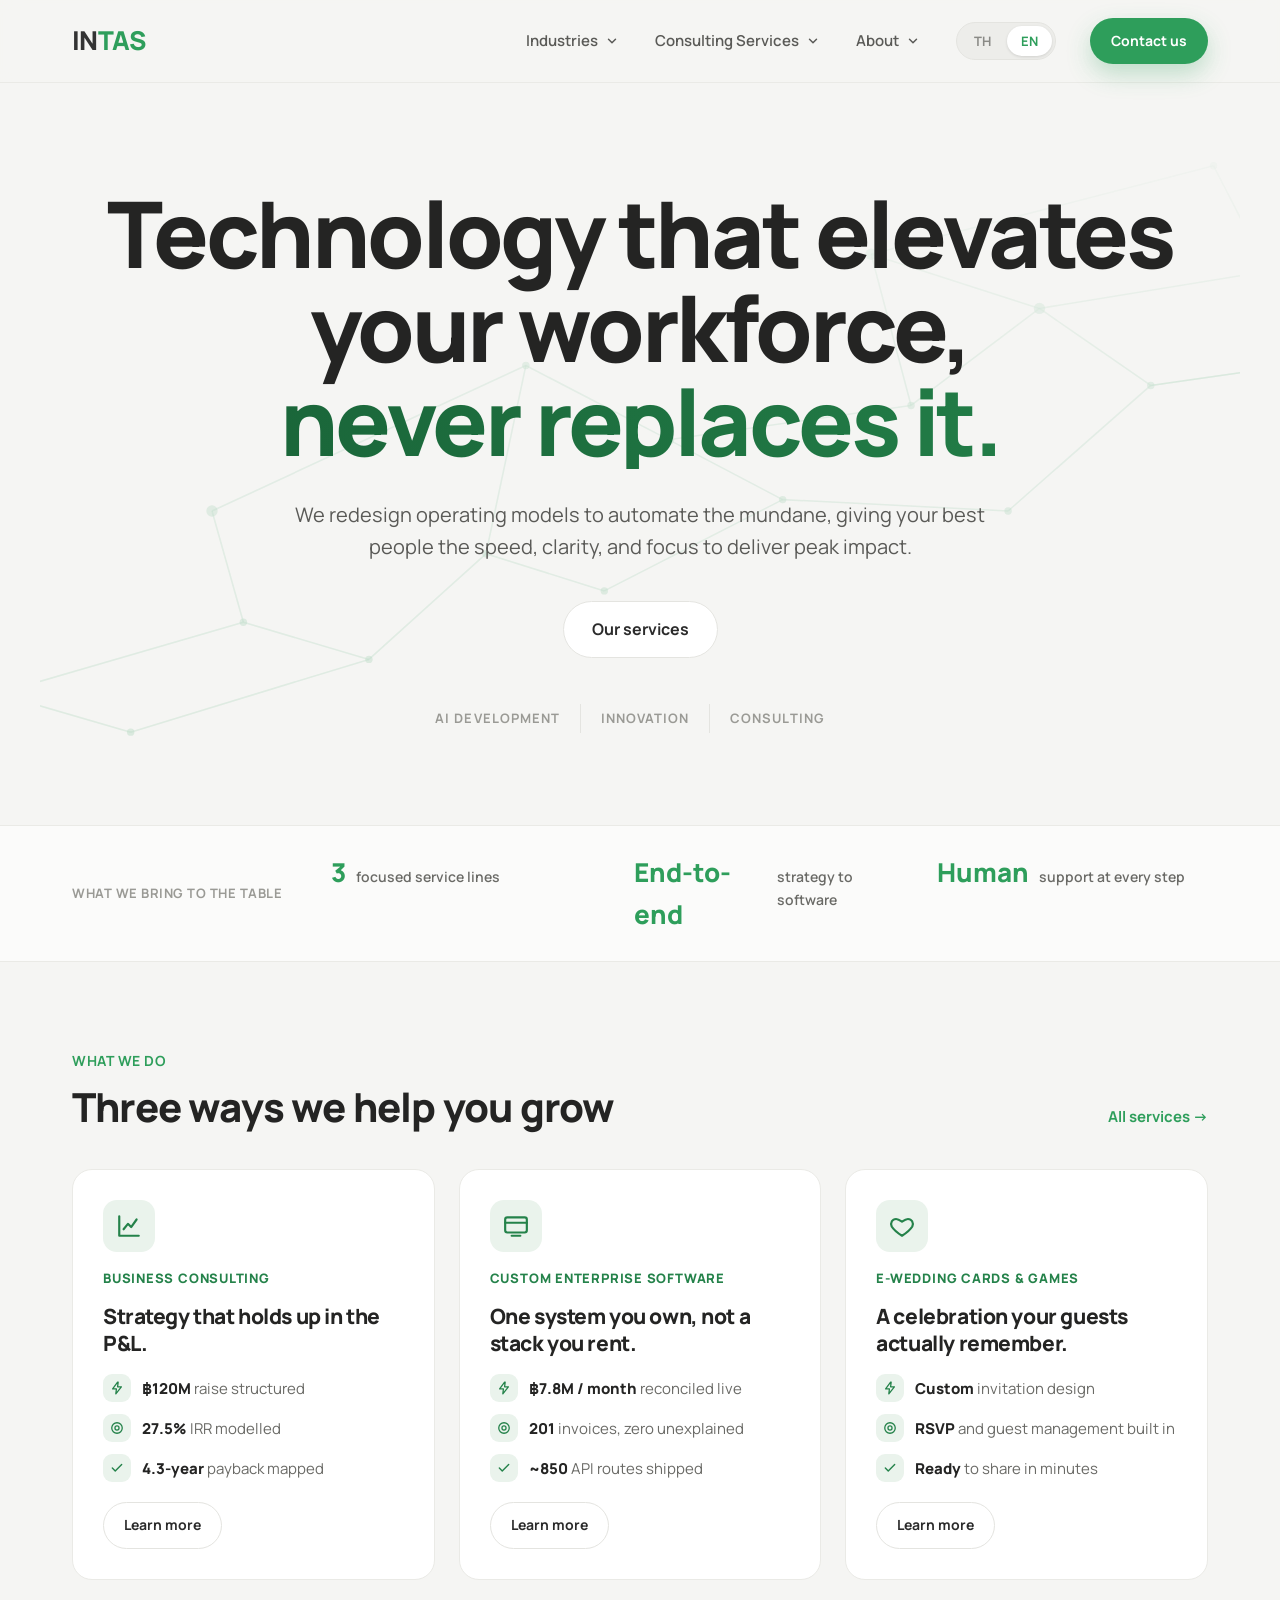
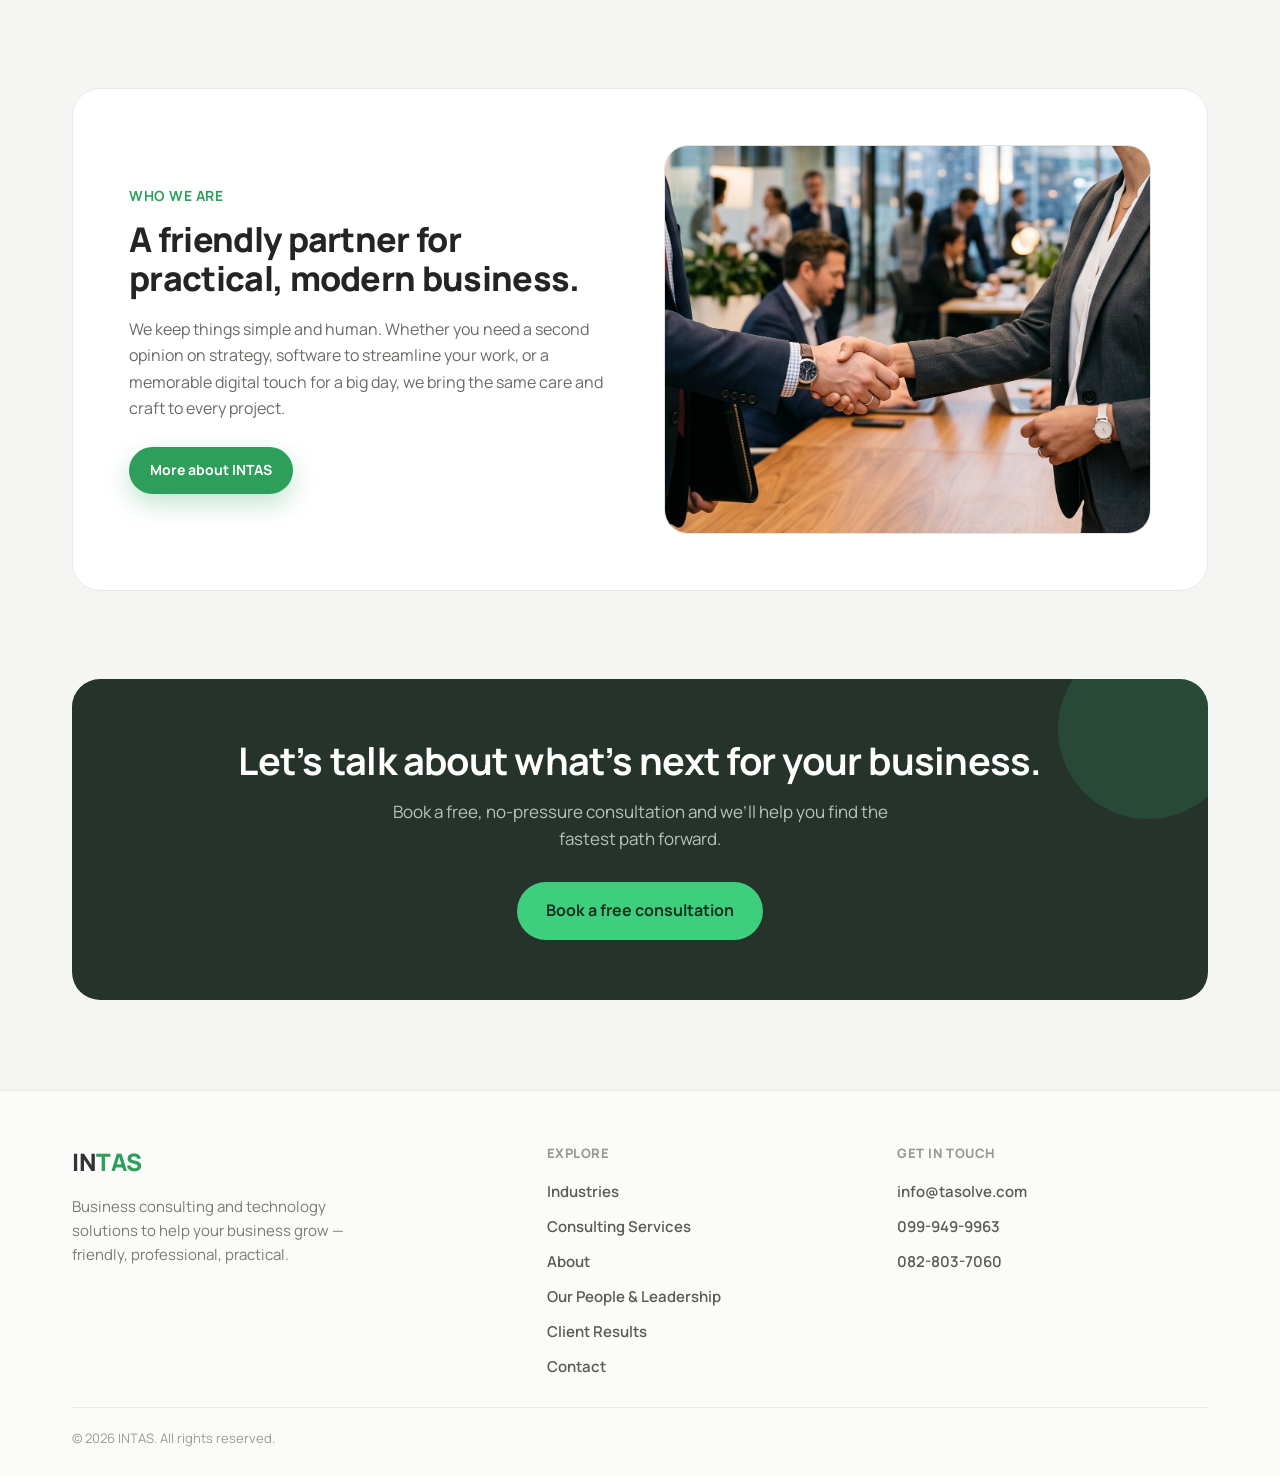
==== commit 9b216fe2: "Centre the hero, add lattice backdrop, rework the service cards Hero - Centre the statement, add a r" ====
--- a/site/index.html
+++ b/site/index.html
@@ -75,6 +75,59 @@
 
   <!-- HERO -->
   <section class="hero-statement wrap">
+    <svg class="hero-lattice" viewBox="0 0 1200 520" preserveAspectRatio="xMidYMid slice" aria-hidden="true" focusable="false">
+      <g class="lattice-links">
+        <line x1="60" y1="470" x2="150" y2="428"/>
+        <line x1="150" y1="428" x2="243" y2="455"/>
+        <line x1="150" y1="428" x2="322" y2="378"/>
+        <line x1="243" y1="455" x2="410" y2="404"/>
+        <line x1="322" y1="378" x2="410" y2="404"/>
+        <line x1="322" y1="378" x2="300" y2="300"/>
+        <line x1="410" y1="404" x2="492" y2="330"/>
+        <line x1="300" y1="300" x2="520" y2="198"/>
+        <line x1="492" y1="330" x2="575" y2="356"/>
+        <line x1="492" y1="330" x2="520" y2="198"/>
+        <line x1="520" y1="198" x2="620" y2="250"/>
+        <line x1="575" y1="356" x2="700" y2="292"/>
+        <line x1="620" y1="250" x2="700" y2="292"/>
+        <line x1="620" y1="250" x2="790" y2="226"/>
+        <line x1="700" y1="292" x2="858" y2="300"/>
+        <line x1="790" y1="226" x2="762" y2="120"/>
+        <line x1="790" y1="226" x2="880" y2="158"/>
+        <line x1="858" y1="300" x2="958" y2="212"/>
+        <line x1="880" y1="158" x2="958" y2="212"/>
+        <line x1="880" y1="158" x2="762" y2="120"/>
+        <line x1="958" y1="212" x2="1112" y2="190"/>
+        <line x1="1040" y1="132" x2="1152" y2="82"/>
+        <line x1="880" y1="158" x2="1040" y2="132"/>
+        <line x1="1040" y1="132" x2="1002" y2="58"/>
+        <line x1="1112" y1="190" x2="958" y2="212"/>
+        <line x1="762" y1="120" x2="1002" y2="58"/>
+        <line x1="1040" y1="132" x2="1112" y2="190"/>
+      </g>
+      <g class="lattice-nodes">
+        <circle cx="60" cy="470" r="2.6"/>
+        <circle cx="150" cy="428" r="2.6"/>
+        <circle cx="243" cy="455" r="2.6"/>
+        <circle cx="322" cy="378" r="2.6"/>
+        <circle cx="410" cy="404" r="2.6"/>
+        <circle cx="300" cy="300" r="4" class="pulse" style="animation-delay:-0.4s"/>
+        <circle cx="492" cy="330" r="2.6"/>
+        <circle cx="575" cy="356" r="2.6"/>
+        <circle cx="620" cy="250" r="4" class="pulse" style="animation-delay:-2.1s"/>
+        <circle cx="700" cy="292" r="2.6"/>
+        <circle cx="790" cy="226" r="2.6"/>
+        <circle cx="858" cy="300" r="2.6"/>
+        <circle cx="880" cy="158" r="4" class="pulse" style="animation-delay:-3.6s"/>
+        <circle cx="958" cy="212" r="2.6"/>
+        <circle cx="1040" cy="132" r="4" class="pulse" style="animation-delay:-1.3s"/>
+        <circle cx="1112" cy="190" r="2.6"/>
+        <circle cx="1152" cy="82" r="2.6"/>
+        <circle cx="520" cy="198" r="2.6"/>
+        <circle cx="762" cy="120" r="4" class="pulse" style="animation-delay:-4.8s"/>
+        <circle cx="1002" cy="58" r="2.6"/>
+      </g>
+    </svg>
     <h1 class="statement">
       <span class="line-1" data-i18n="home.title">Technology that elevates your workforce,</span>
       <span class="line-2" data-i18n="home.title2">never replaces it.</span>
@@ -111,22 +164,37 @@
     </div>
     <div class="grid-3">
       <div class="card">
-        <div class="icon"><svg width="26" height="26" viewBox="0 0 24 24" fill="none" stroke="#2E9E5B" stroke-width="2" stroke-linecap="round" stroke-linejoin="round"><path d="M3 3v18h18"></path><path d="M7 15l4-5 3 3 5-7"></path></svg></div>
-        <h3 class="h3" data-i18n="svc.1.title">Business Consulting</h3>
-        <p data-i18n="svc.1.desc">Clear-eyed strategy, operations and growth planning to help you make confident decisions and reach your goals.</p>
-        <a href="services.html" class="more" data-i18n="svc.learn">Learn more →</a>
+        <div class="icon"><svg width="26" height="26" viewBox="0 0 24 24" fill="none" stroke="#24824A" stroke-width="2" stroke-linecap="round" stroke-linejoin="round"><path d="M3 3v18h18"></path><path d="M7 15l4-5 3 3 5-7"></path></svg></div>
+        <div class="card-label" data-i18n="svc.1.title">Business Consulting</div>
+        <h3 class="card-claim" data-i18n="svc.1.claim">Strategy that holds up in the P&amp;L.</h3>
+        <ul class="proof">
+          <li><span class="pi"><svg width="14" height="14" viewBox="0 0 24 24" fill="none" stroke="currentColor" stroke-width="2.2" stroke-linecap="round" stroke-linejoin="round"><path d="M13 2L4.5 13.5H11l-1 8.5L19.5 10H13l1-8z"/></svg></span><span data-i18n="svc.1.p1" data-i18n-html><b>฿120M</b> raise structured</span></li>
+          <li><span class="pi"><svg width="14" height="14" viewBox="0 0 24 24" fill="none" stroke="currentColor" stroke-width="2.2" stroke-linecap="round" stroke-linejoin="round"><circle cx="12" cy="12" r="9"/><circle cx="12" cy="12" r="3.5"/></svg></span><span data-i18n="svc.1.p2" data-i18n-html><b>27.5%</b> IRR modelled</span></li>
+          <li><span class="pi"><svg width="14" height="14" viewBox="0 0 24 24" fill="none" stroke="currentColor" stroke-width="2.4" stroke-linecap="round" stroke-linejoin="round"><path d="M20 6L9 17l-5-5"/></svg></span><span data-i18n="svc.1.p3" data-i18n-html><b>4.3-year</b> payback mapped</span></li>
+        </ul>
+        <a href="services.html" class="btn btn-ghost btn-sm" data-i18n="svc.learn">Learn more</a>
       </div>
       <div class="card">
-        <div class="icon"><svg width="26" height="26" viewBox="0 0 24 24" fill="none" stroke="#2E9E5B" stroke-width="2" stroke-linecap="round" stroke-linejoin="round"><rect x="2" y="4" width="20" height="14" rx="2"></rect><path d="M2 9h20M8 21h8"></path></svg></div>
-        <h3 class="h3" data-i18n="svc.2.title">Custom Enterprise Software</h3>
-        <p data-i18n="svc.2.desc">Stop paying for stacks of expensive SaaS subscriptions. We build enterprise software tailored to your business — one solution you actually own.</p>
-        <a href="services.html" class="more" data-i18n="svc.learn">Learn more →</a>
+        <div class="icon"><svg width="26" height="26" viewBox="0 0 24 24" fill="none" stroke="#24824A" stroke-width="2" stroke-linecap="round" stroke-linejoin="round"><rect x="2" y="4" width="20" height="14" rx="2"></rect><path d="M2 9h20M8 21h8"></path></svg></div>
+        <div class="card-label" data-i18n="svc.2.title">Custom Enterprise Software</div>
+        <h3 class="card-claim" data-i18n="svc.2.claim">One system you own, not a stack you rent.</h3>
+        <ul class="proof">
+          <li><span class="pi"><svg width="14" height="14" viewBox="0 0 24 24" fill="none" stroke="currentColor" stroke-width="2.2" stroke-linecap="round" stroke-linejoin="round"><path d="M13 2L4.5 13.5H11l-1 8.5L19.5 10H13l1-8z"/></svg></span><span data-i18n="svc.2.p1" data-i18n-html><b>฿7.8M / month</b> reconciled live</span></li>
+          <li><span class="pi"><svg width="14" height="14" viewBox="0 0 24 24" fill="none" stroke="currentColor" stroke-width="2.2" stroke-linecap="round" stroke-linejoin="round"><circle cx="12" cy="12" r="9"/><circle cx="12" cy="12" r="3.5"/></svg></span><span data-i18n="svc.2.p2" data-i18n-html><b>201</b> invoices, zero unexplained</span></li>
+          <li><span class="pi"><svg width="14" height="14" viewBox="0 0 24 24" fill="none" stroke="currentColor" stroke-width="2.4" stroke-linecap="round" stroke-linejoin="round"><path d="M20 6L9 17l-5-5"/></svg></span><span data-i18n="svc.2.p3" data-i18n-html><b>~850</b> API routes shipped</span></li>
+        </ul>
+        <a href="services.html" class="btn btn-ghost btn-sm" data-i18n="svc.learn">Learn more</a>
       </div>
       <div class="card">
-        <div class="icon"><svg width="26" height="26" viewBox="0 0 24 24" fill="none" stroke="#2E9E5B" stroke-width="2" stroke-linecap="round" stroke-linejoin="round"><path d="M12 21s-7-4.35-9.5-8.5C1 9 3 5.5 6.5 5.5 8.5 5.5 12 8 12 8s3.5-2.5 5.5-2.5C21 5.5 23 9 21.5 12.5 19 16.65 12 21 12 21z"></path></svg></div>
-        <h3 class="h3" data-i18n="svc.3.title">e-Wedding Cards &amp; Games</h3>
-        <p data-i18n="svc.3.desc">Beautiful digital wedding invitations and fun interactive games that bring your celebration online.</p>
-        <a href="services.html" class="more" data-i18n="svc.learn">Learn more →</a>
+        <div class="icon"><svg width="26" height="26" viewBox="0 0 24 24" fill="none" stroke="#24824A" stroke-width="2" stroke-linecap="round" stroke-linejoin="round"><path d="M12 21s-7-4.35-9.5-8.5C1 9 3 5.5 6.5 5.5 8.5 5.5 12 8 12 8s3.5-2.5 5.5-2.5C21 5.5 23 9 21.5 12.5 19 16.65 12 21 12 21z"></path></svg></div>
+        <div class="card-label" data-i18n="svc.3.title">e-Wedding Cards &amp; Games</div>
+        <h3 class="card-claim" data-i18n="svc.3.claim">A celebration your guests actually remember.</h3>
+        <ul class="proof">
+          <li><span class="pi"><svg width="14" height="14" viewBox="0 0 24 24" fill="none" stroke="currentColor" stroke-width="2.2" stroke-linecap="round" stroke-linejoin="round"><path d="M13 2L4.5 13.5H11l-1 8.5L19.5 10H13l1-8z"/></svg></span><span data-i18n="svc.3.p1" data-i18n-html><b>Custom</b> invitation design</span></li>
+          <li><span class="pi"><svg width="14" height="14" viewBox="0 0 24 24" fill="none" stroke="currentColor" stroke-width="2.2" stroke-linecap="round" stroke-linejoin="round"><circle cx="12" cy="12" r="9"/><circle cx="12" cy="12" r="3.5"/></svg></span><span data-i18n="svc.3.p2" data-i18n-html><b>RSVP</b> and guest management built in</span></li>
+          <li><span class="pi"><svg width="14" height="14" viewBox="0 0 24 24" fill="none" stroke="currentColor" stroke-width="2.4" stroke-linecap="round" stroke-linejoin="round"><path d="M20 6L9 17l-5-5"/></svg></span><span data-i18n="svc.3.p3" data-i18n-html><b>Ready</b> to share in minutes</span></li>
+        </ul>
+        <a href="services.html" class="btn btn-ghost btn-sm" data-i18n="svc.learn">Learn more</a>
       </div>
     </div>
   </section>
--- a/site/assets/css/styles.css
+++ b/site/assets/css/styles.css
@@ -61,7 +61,8 @@
 html[lang="th"] .badge, html[lang="th"] .eyebrow,
 html[lang="th"] .trust .label, html[lang="th"] .footer-col .head,
 html[lang="th"] .contact-item .k,
-html[lang="th"] .capabilities { letter-spacing: 0.01em; }
+html[lang="th"] .capabilities,
+html[lang="th"] .card-label { letter-spacing: 0.01em; }
 
 a { color: var(--green); text-decoration: none; transition: color .15s; }
 a:hover { color: var(--green-dk); }
@@ -252,7 +253,9 @@
 .float-card .t2 { font-size: 13px; color: #7A7A76; }
 
 /* ---------- home statement hero ---------- */
-.hero-statement { padding: 96px 32px 88px; }
+.hero-statement { position: relative; overflow: hidden; text-align: center; padding: 104px 32px 92px; }
+/* everything except the backdrop sits above it */
+.hero-statement > *:not(.hero-lattice) { position: relative; z-index: 1; }
 .statement {
   display: flex; flex-direction: column;
   font-size: clamp(42px, 7.2vw, 92px);
@@ -261,7 +264,9 @@
 }
 .statement .line-1 { color: var(--ink); }
 /* solid green first, so browsers without background-clip still read it */
-.statement .line-2 { color: var(--green); background-image: linear-gradient(96deg, #2E9E5B, #3ECF7E); }
+/* gradient stays above the 3:1 large-text floor at BOTH ends, including
+   where it crosses the densest part of the lattice (worst case 3.82:1) */
+.statement .line-2 { color: #24824A; background-image: linear-gradient(96deg, #186036, #24824A); }
 @supports ((-webkit-background-clip: text) or (background-clip: text)) {
   .statement .line-2 {
     -webkit-background-clip: text; background-clip: text;
@@ -270,16 +275,32 @@
 }
 .statement-lead {
   font-size: 20px; line-height: 1.6; color: var(--muted-2);
-  max-width: 60ch; margin: 0 0 38px;
+  max-width: 60ch; margin: 0 auto 38px;
 }
 .capabilities {
   list-style: none; margin: 46px 0 0; padding: 0;
-  display: flex; flex-wrap: wrap; align-items: center;
+  display: flex; flex-wrap: wrap; align-items: center; justify-content: center;
   font-size: 13px; font-weight: 700; letter-spacing: 0.08em;
   text-transform: uppercase; color: var(--faint);
 }
 .capabilities li { padding: 4px 20px; border-left: 1px solid var(--line-2); }
 .capabilities li:first-child { padding-left: 0; border-left: none; }
+
+/* rising node lattice behind the headline: nodes climb as they thin out */
+.hero-lattice {
+  position: absolute; inset: 0; width: 100%; height: 100%;
+  z-index: 0; pointer-events: none; opacity: .3;
+  /* fade out toward the top so the mark never crowds the headline */
+  -webkit-mask-image: linear-gradient(to top, #000 10%, rgba(0,0,0,.72) 62%, transparent 99%);
+          mask-image: linear-gradient(to top, #000 10%, rgba(0,0,0,.72) 62%, transparent 99%);
+  animation: lattice-in 1.2s ease .15s both;
+}
+.lattice-links line { stroke: var(--green); stroke-width: 1.1; opacity: .38; }
+.lattice-nodes circle { fill: var(--green); opacity: .45; }
+
+@keyframes lattice-in { from { opacity: 0; } to { opacity: .3; } }
+@keyframes node-pulse { 0%, 100% { opacity: .3; } 50% { opacity: .9; } }
+.lattice-nodes .pulse { animation: node-pulse 6s ease-in-out infinite; }
 
 /* one orchestrated entrance, not scattered effects */
 @keyframes statement-rise {
@@ -297,14 +318,21 @@
 
 @media (prefers-reduced-motion: reduce) {
   .statement .line-1, .statement .line-2, .statement-lead,
-  .hero-statement .btn, .capabilities { animation: none; }
+  .hero-statement .btn, .capabilities,
+  .hero-lattice, .lattice-nodes .pulse { animation: none; }
 }
 
 /* ---------- trust strip ---------- */
 .trust { border-top: 1px solid var(--line); border-bottom: 1px solid var(--line); background: var(--surface-2); }
-.trust-inner { padding: 26px 32px; display: flex; flex-wrap: wrap; gap: 40px; align-items: center; justify-content: space-between; }
+.trust-inner { padding: 26px 32px; display: flex; flex-wrap: wrap; gap: 16px 48px; align-items: center; }
 .trust .label { font-size: 13px; font-weight: 700; letter-spacing: 0.04em; text-transform: uppercase; color: var(--faint); }
-.trust .stats { display: flex; flex-wrap: wrap; gap: 40px; }
+.trust .label { flex: 0 0 auto; }
+/* grow into whatever room is left, then split it evenly, so the row
+   fills the width instead of hugging the left edge */
+.trust .stats {
+  flex: 1 1 460px;
+  display: grid; grid-template-columns: repeat(3, minmax(0, 1fr)); gap: 20px 32px;
+}
 .stat { display: flex; align-items: baseline; gap: 10px; }
 .stat .big { font-size: 26px; font-weight: 800; color: var(--green); }
 .stat .sm { font-size: 14px; color: var(--muted); font-weight: 600; }
@@ -314,7 +342,7 @@
 .grid-2 { display: grid; grid-template-columns: 1fr 1fr; gap: 24px; }
 .card {
   background: #fff; border: 1px solid var(--line); border-radius: var(--radius);
-  padding: 30px; display: flex; flex-direction: column; gap: 16px;
+  padding: 30px; display: flex; flex-direction: column; gap: 14px;
 }
 .card .icon {
   width: 52px; height: 52px; border-radius: 14px; background: var(--tint);
@@ -322,7 +350,23 @@
 }
 .card h3 { color: var(--ink); }
 .card p { font-size: 15px; line-height: 1.6; color: var(--muted); margin: 0; flex: 1; }
-.card .more { font-weight: 700; font-size: 14px; color: var(--green); }
+/* --green is ~3.1:1 at this size; --green-dk clears the 4.5:1 small-text floor */
+.card-label {
+  font-size: 13px; font-weight: 800; letter-spacing: .06em;
+  text-transform: uppercase; color: var(--green-dk); margin-top: 2px;
+}
+.card-claim { font-size: 21px; line-height: 1.28; font-weight: 800; color: var(--ink); margin: 0; }
+
+.proof { list-style: none; margin: 4px 0 0; padding: 0; display: flex; flex-direction: column; gap: 12px; flex: 1; }
+.proof li { display: flex; align-items: center; gap: 11px; font-size: 15px; color: var(--muted); line-height: 1.45; }
+.proof .pi {
+  flex: 0 0 auto; width: 28px; height: 28px; border-radius: 9px;
+  background: var(--tint); color: var(--green-dk);
+  display: flex; align-items: center; justify-content: center;
+}
+.proof b { color: var(--ink); font-weight: 800; }
+.card > .btn { align-self: flex-start; margin-top: 6px; }
+.card .more { font-weight: 700; font-size: 14px; color: var(--green-dk); }
 
 /* feature list inside cards */
 .ticks { list-style: none; padding: 0; margin: 0; display: flex; flex-direction: column; gap: 10px; }
@@ -425,6 +469,7 @@
   .cta-band h2 { font-size: 30px; }
   .hero { grid-template-columns: 1fr; gap: 40px; padding: 56px 24px 50px; }
   .hero-statement { padding: 60px 24px 56px; }
+  .hero-lattice { opacity: .15; }
   .statement-lead { font-size: 18px; }
   .capabilities { font-size: 12px; }
   .grid-3, .value-grid { grid-template-columns: 1fr; }
@@ -468,8 +513,10 @@
 }
 
 @media (max-width: 560px) {
+  .trust .stats { grid-template-columns: 1fr; gap: 14px; }
   /* wrapping would strand a divider at the start of a line */
   .capabilities { gap: 10px 20px; }
+  .hero-lattice { opacity: .11; }
   .capabilities li { padding: 0; border-left: none; }
 
   .nav { padding: 16px 20px; }
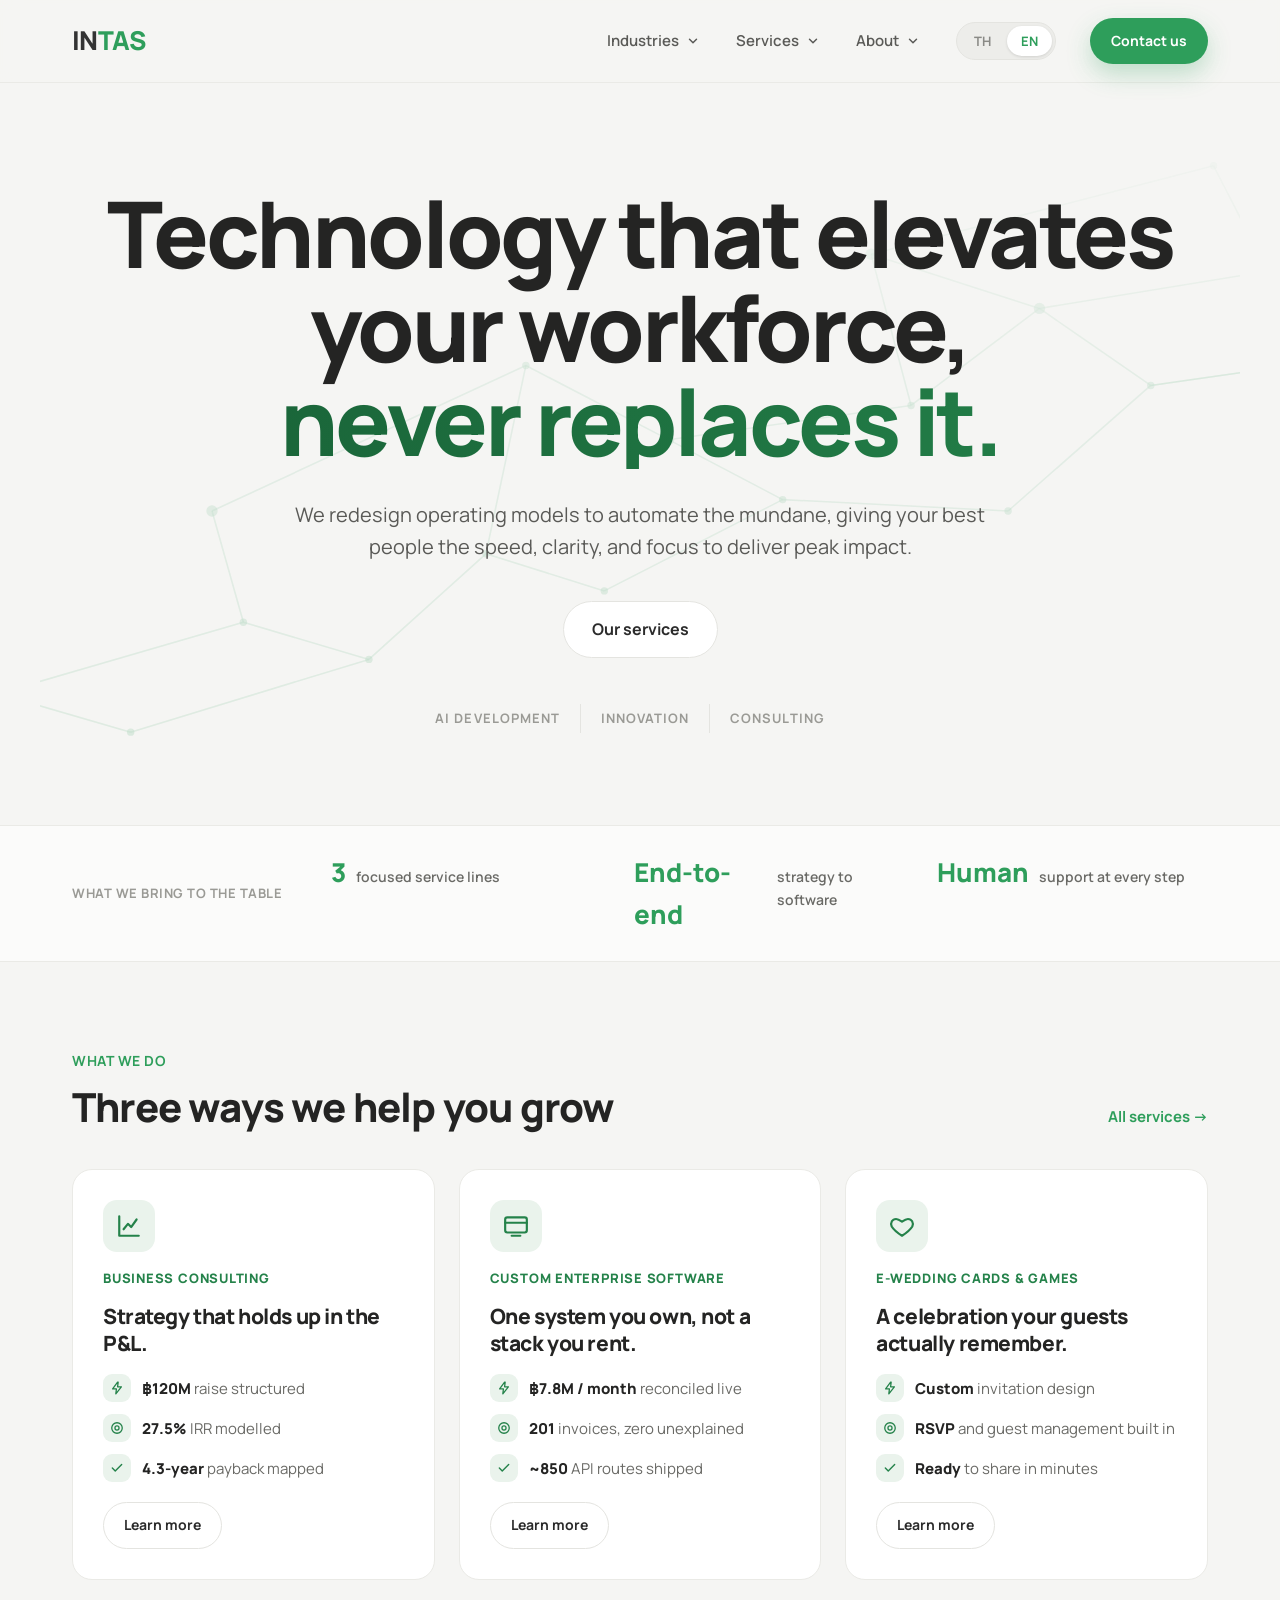
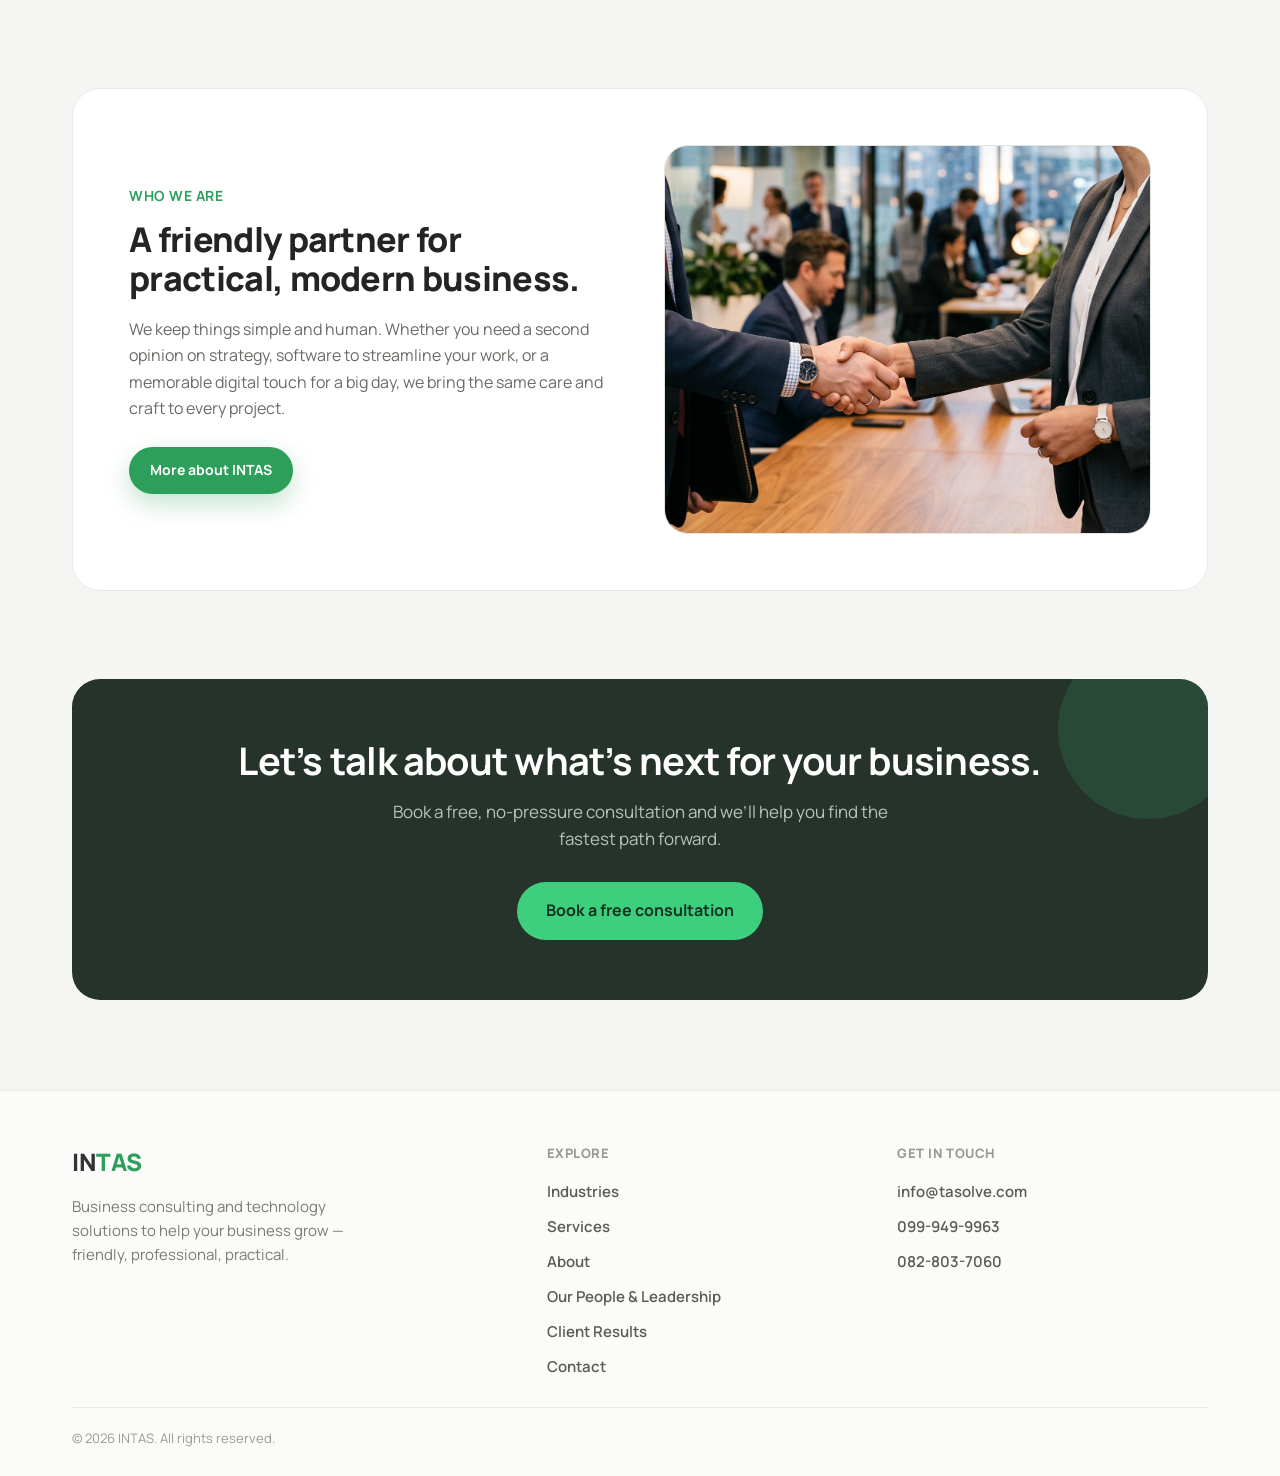
==== commit 8eec4eae: "Add CPN and Moshi Moshi work, audit service and industry coverage Client results - Central Pattana (" ====
--- a/site/index.html
+++ b/site/index.html
@@ -9,6 +9,7 @@
   <link rel="preconnect" href="https://fonts.gstatic.com" crossorigin>
   <link href="https://fonts.googleapis.com/css2?family=IBM+Plex+Sans+Thai:wght@400;500;600;700&family=Manrope:wght@400;500;600;700;800&display=swap" rel="stylesheet">
   <link rel="stylesheet" href="assets/css/styles.css">
+  <script>document.documentElement.className += " js";</script>
 </head>
 <body>
 <div class="page">
@@ -39,7 +40,7 @@
         </div>
         <div class="nav-item has-dropdown">
           <div class="nav-item-row">
-            <a href="services.html" class="nav-link" data-i18n="nav.services">Consulting Services</a>
+            <a href="services.html" class="nav-link" data-i18n="nav.services">Services</a>
             <button class="dropdown-toggle" aria-expanded="false" aria-haspopup="true" aria-label="Toggle services menu">
               <svg width="14" height="14" viewBox="0 0 24 24" fill="none" stroke="currentColor" stroke-width="2.5" stroke-linecap="round" stroke-linejoin="round"><path d="M6 9l6 6 6-6"/></svg>
             </button>
@@ -143,7 +144,7 @@
 
   <!-- TRUST STRIP -->
   <section class="trust">
-    <div class="trust-inner wrap">
+    <div class="trust-inner wrap" data-reveal>
       <span class="label" data-i18n="trust.label">What we bring to the table</span>
       <div class="stats">
         <div class="stat"><span class="big" data-i18n="trust.s1big">3</span><span class="sm" data-i18n="trust.s1">focused service lines</span></div>
@@ -155,7 +156,7 @@
 
   <!-- SERVICES -->
   <section class="wrap" style="padding:88px 32px 20px;">
-    <div class="section-head">
+    <div class="section-head" data-reveal>
       <div>
         <div class="eyebrow" data-i18n="home.svc.eyebrow">What we do</div>
         <h2 class="h2" data-i18n="home.svc.title">Three ways we help you grow</h2>
@@ -163,7 +164,7 @@
       <a href="services.html" style="font-weight:700;font-size:15px;" data-i18n="home.svc.all">All services →</a>
     </div>
     <div class="grid-3">
-      <div class="card">
+      <div class="card" data-reveal>
         <div class="icon"><svg width="26" height="26" viewBox="0 0 24 24" fill="none" stroke="#24824A" stroke-width="2" stroke-linecap="round" stroke-linejoin="round"><path d="M3 3v18h18"></path><path d="M7 15l4-5 3 3 5-7"></path></svg></div>
         <div class="card-label" data-i18n="svc.1.title">Business Consulting</div>
         <h3 class="card-claim" data-i18n="svc.1.claim">Strategy that holds up in the P&amp;L.</h3>
@@ -174,7 +175,7 @@
         </ul>
         <a href="services.html" class="btn btn-ghost btn-sm" data-i18n="svc.learn">Learn more</a>
       </div>
-      <div class="card">
+      <div class="card" data-reveal>
         <div class="icon"><svg width="26" height="26" viewBox="0 0 24 24" fill="none" stroke="#24824A" stroke-width="2" stroke-linecap="round" stroke-linejoin="round"><rect x="2" y="4" width="20" height="14" rx="2"></rect><path d="M2 9h20M8 21h8"></path></svg></div>
         <div class="card-label" data-i18n="svc.2.title">Custom Enterprise Software</div>
         <h3 class="card-claim" data-i18n="svc.2.claim">One system you own, not a stack you rent.</h3>
@@ -185,7 +186,7 @@
         </ul>
         <a href="services.html" class="btn btn-ghost btn-sm" data-i18n="svc.learn">Learn more</a>
       </div>
-      <div class="card">
+      <div class="card" data-reveal>
         <div class="icon"><svg width="26" height="26" viewBox="0 0 24 24" fill="none" stroke="#24824A" stroke-width="2" stroke-linecap="round" stroke-linejoin="round"><path d="M12 21s-7-4.35-9.5-8.5C1 9 3 5.5 6.5 5.5 8.5 5.5 12 8 12 8s3.5-2.5 5.5-2.5C21 5.5 23 9 21.5 12.5 19 16.65 12 21 12 21z"></path></svg></div>
         <div class="card-label" data-i18n="svc.3.title">e-Wedding Cards &amp; Games</div>
         <h3 class="card-claim" data-i18n="svc.3.claim">A celebration your guests actually remember.</h3>
@@ -201,7 +202,7 @@
 
   <!-- ABOUT TEASER -->
   <section class="wrap section-pad">
-    <div class="panel">
+    <div class="panel" data-reveal>
       <div>
         <div class="eyebrow" data-i18n="home.about.eyebrow">Who we are</div>
         <h2 class="h2" style="font-size:34px;line-height:1.15;margin-bottom:18px;" data-i18n="home.about.title">A friendly partner for practical, modern business.</h2>
@@ -214,7 +215,7 @@
 
   <!-- CTA BAND -->
   <section class="wrap" style="padding:0 32px 90px;">
-    <div class="cta-band">
+    <div class="cta-band" data-reveal>
       <h2 data-i18n="cta.title">Let’s talk about what’s next for your business.</h2>
       <p data-i18n="cta.text">Book a free, no-pressure consultation and we’ll help you find the fastest path forward.</p>
       <a href="contact.html" class="btn btn-bright" data-i18n="cta.btn">Book a free consultation</a>
@@ -232,7 +233,7 @@
         <div class="head" data-i18n="footer.explore">Explore</div>
         <div class="links">
           <a href="industries.html" data-i18n="nav.industries">Industries</a>
-          <a href="services.html" data-i18n="nav.services">Consulting Services</a>
+          <a href="services.html" data-i18n="nav.services">Services</a>
           <a href="about.html" data-i18n="nav.about">About</a>
           <a href="team.html" data-i18n="nav.about.people">Our People &amp; Leadership</a>
           <a href="results.html" data-i18n="nav.about.results">Client Results</a>
--- a/site/assets/css/styles.css
+++ b/site/assets/css/styles.css
@@ -392,6 +392,23 @@
 .cta-band p { font-size: 17px; color: #B7C4BB; margin: 0 auto 30px; max-width: 520px; position: relative; }
 .cta-band .btn { position: relative; }
 
+/* ---------- scroll reveal ----------
+   Gated behind html.js, set by an inline script in <head>. Without JS the
+   class never lands, the hidden state never applies, and everything renders
+   normally rather than staying invisible forever. */
+html.js [data-reveal] {
+  opacity: 0; transform: translateY(16px);
+  transition: opacity .55s ease, transform .55s cubic-bezier(.2, .7, .3, 1);
+  will-change: opacity, transform;
+}
+/* drop the compositor hint once the element has arrived */
+html.js [data-reveal].is-in { opacity: 1; transform: none; will-change: auto; }
+
+@media (prefers-reduced-motion: reduce) {
+  html.js [data-reveal],
+  html.js [data-reveal].is-in { opacity: 1; transform: none; transition: none; }
+}
+
 /* ---------- footer ---------- */
 .site-footer { margin-top: auto; border-top: 1px solid var(--line); background: var(--surface-2); }
 .footer-grid { padding: 52px 32px 28px; display: grid; grid-template-columns: 1.4fr 1fr 1fr; gap: 40px; }
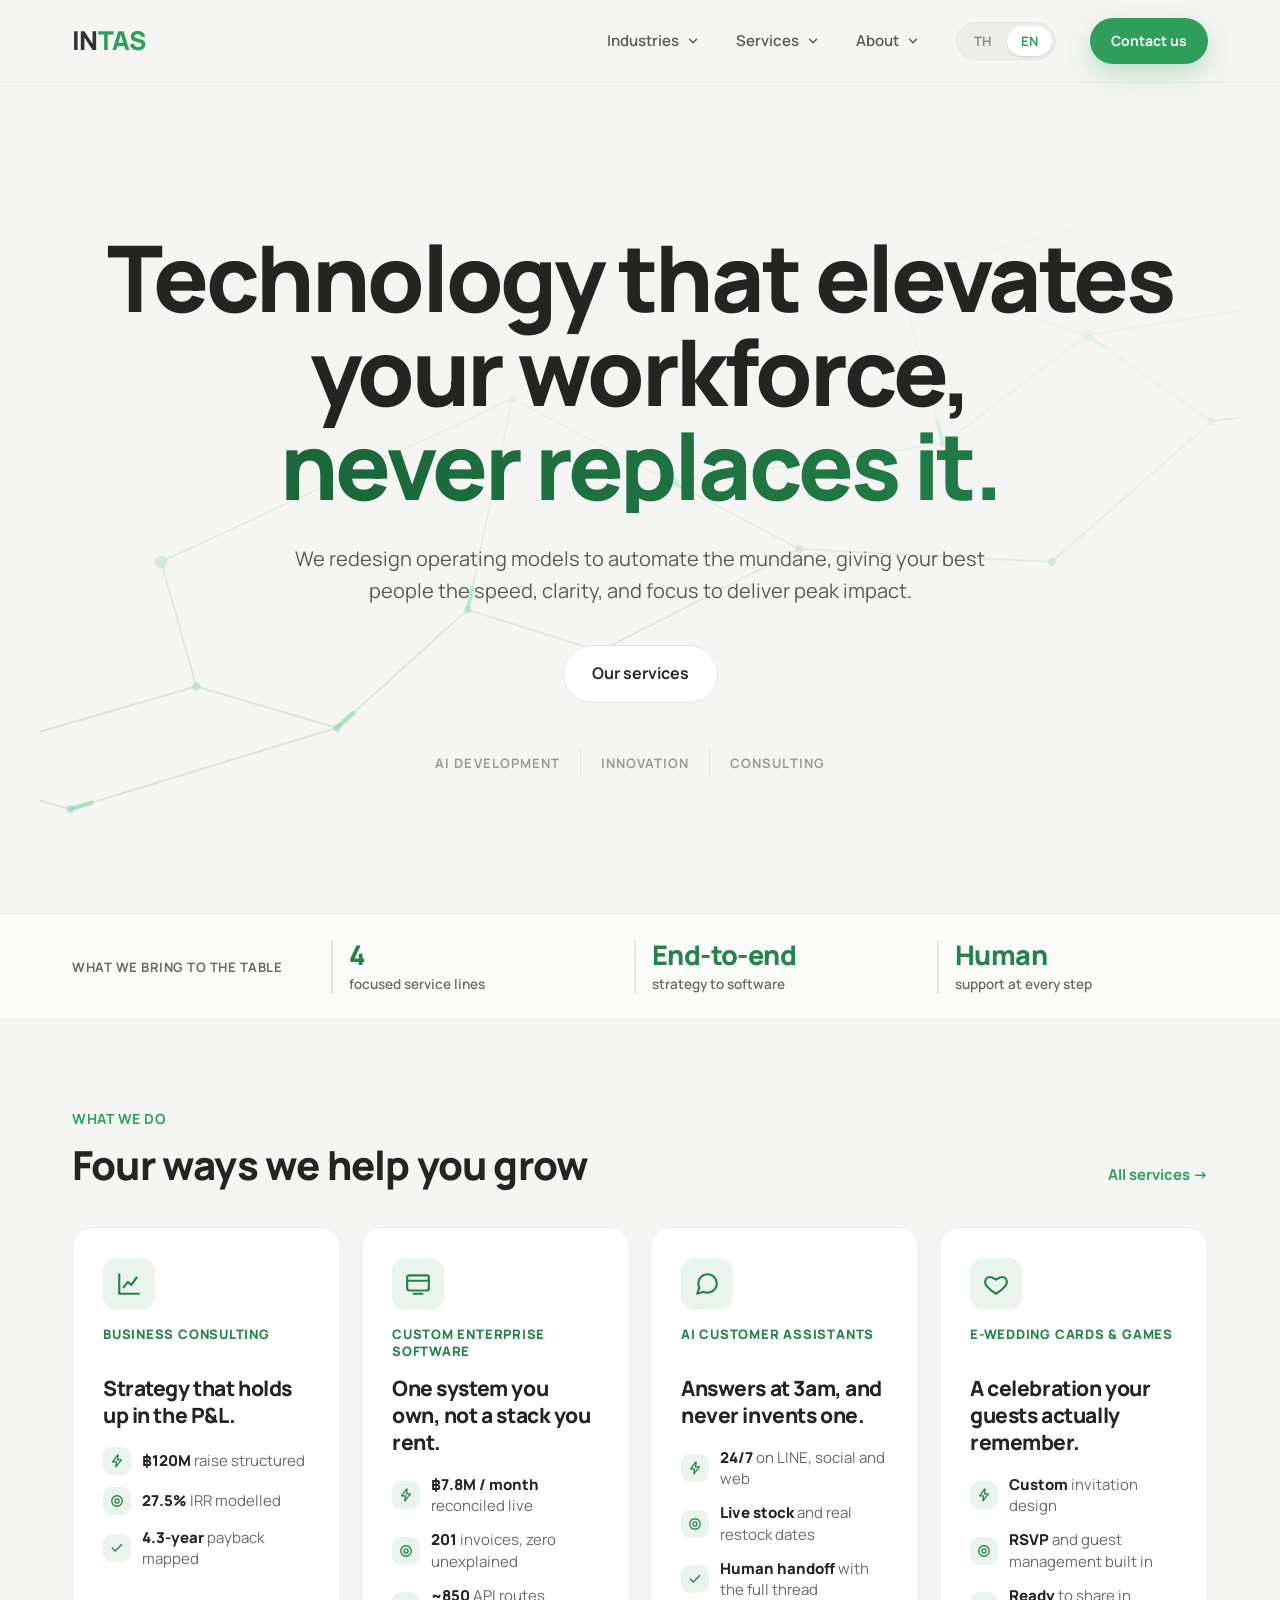
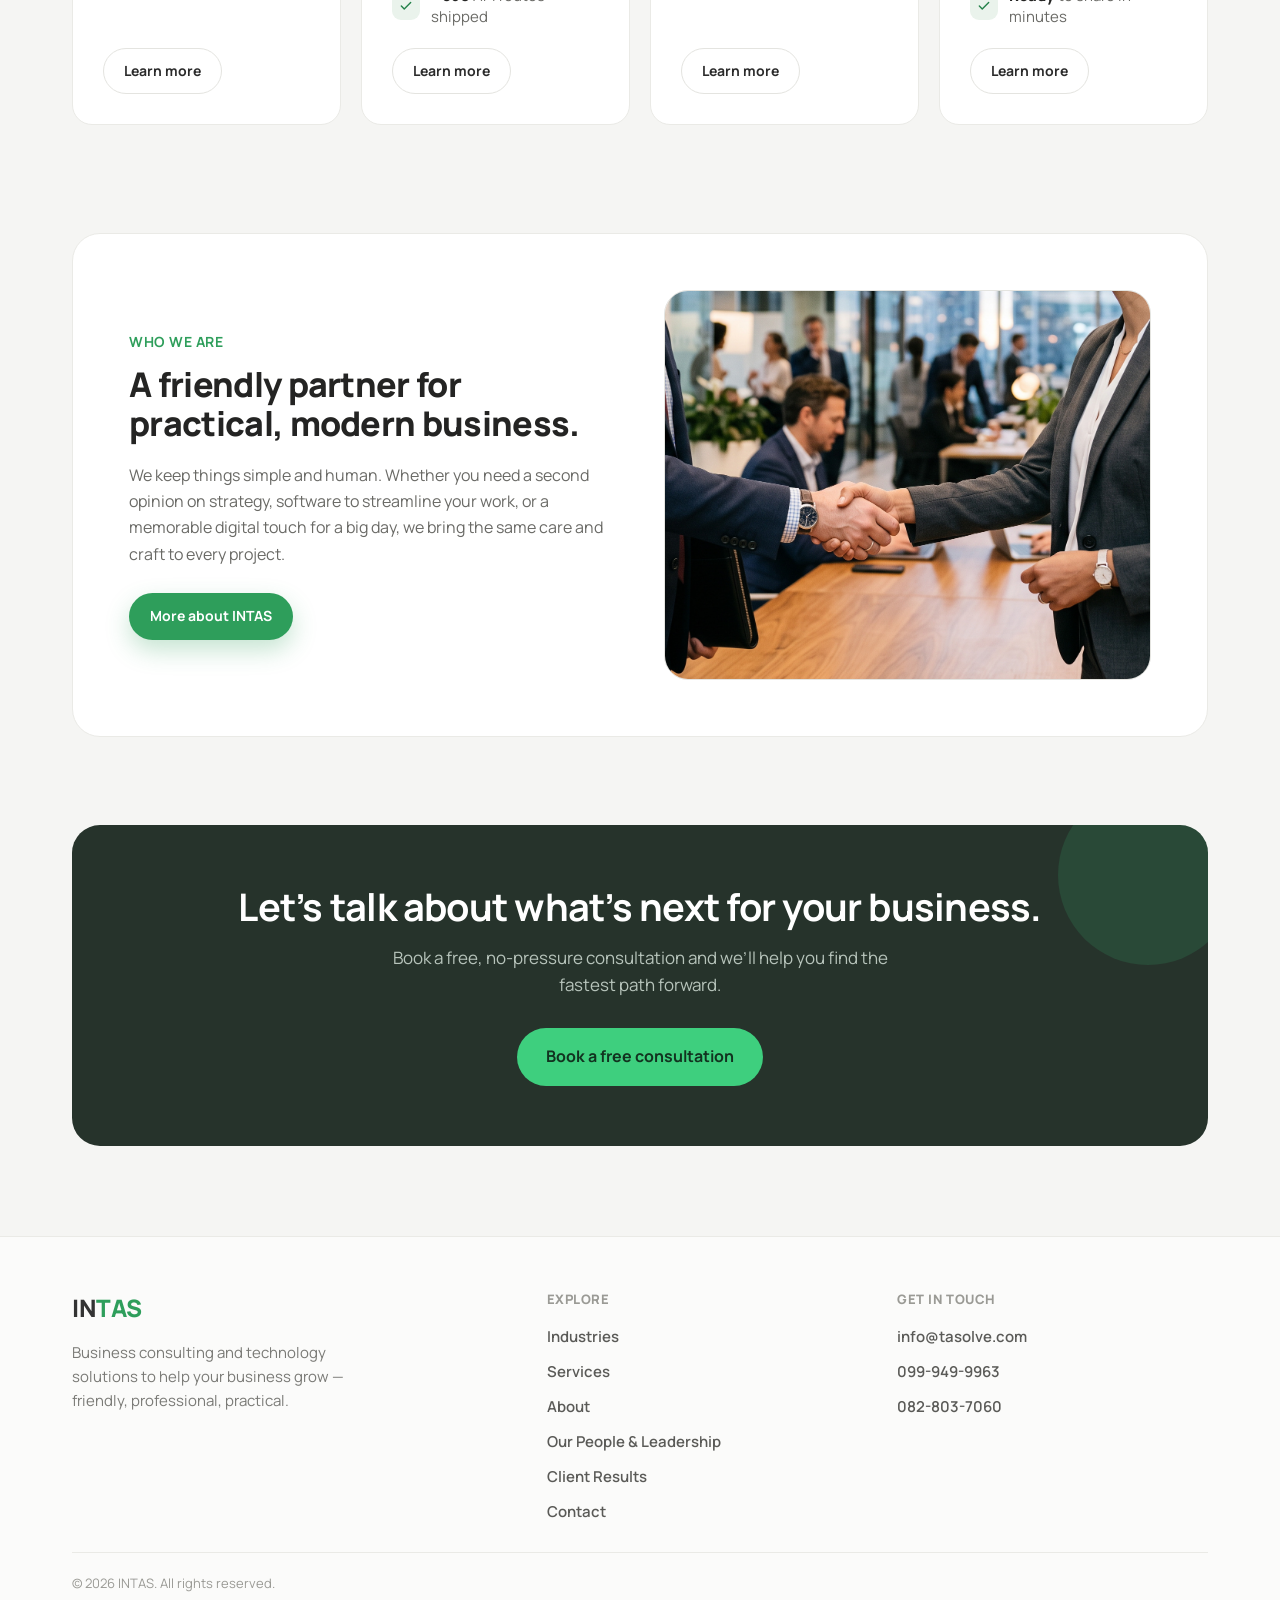
==== commit d7c98842: "Animate all four service lines, add the AI assistant line, fix the fold Services now runs four lines" ====
--- a/site/index.html
+++ b/site/index.html
@@ -48,7 +48,8 @@
           <div class="dropdown">
             <a href="services.html#consulting" data-i18n="services.s1.title">Business Consulting</a>
             <a href="services.html#software" data-i18n="services.s2.title">Custom Enterprise Software</a>
-            <a href="services.html#ewedding" data-i18n="services.s3.title">e-Wedding Cards &amp; Games</a>
+            <a href="services.html#assistant" data-i18n="services.s3.title">AI Customer Assistants</a>
+            <a href="services.html#ewedding" data-i18n="services.s4.title">e-Wedding Cards &amp; Games</a>
           </div>
         </div>
         <div class="nav-item has-dropdown">
@@ -105,6 +106,17 @@
         <line x1="1112" y1="190" x2="958" y2="212"/>
         <line x1="762" y1="120" x2="1002" y2="58"/>
         <line x1="1040" y1="132" x2="1112" y2="190"/>
+      </g>
+      <g class="lattice-flow">
+        <line x1="60" y1="470" x2="150" y2="428" style="animation-delay:0.00s"/>
+        <line x1="243" y1="455" x2="410" y2="404" style="animation-delay:0.62s"/>
+        <line x1="410" y1="404" x2="492" y2="330" style="animation-delay:1.24s"/>
+        <line x1="492" y1="330" x2="520" y2="198" style="animation-delay:1.86s"/>
+        <line x1="620" y1="250" x2="700" y2="292" style="animation-delay:2.48s"/>
+        <line x1="790" y1="226" x2="762" y2="120" style="animation-delay:3.10s"/>
+        <line x1="880" y1="158" x2="958" y2="212" style="animation-delay:3.72s"/>
+        <line x1="1040" y1="132" x2="1152" y2="82" style="animation-delay:4.34s"/>
+        <line x1="1112" y1="190" x2="958" y2="212" style="animation-delay:4.96s"/>
       </g>
       <g class="lattice-nodes">
         <circle cx="60" cy="470" r="2.6"/>
@@ -147,7 +159,7 @@
     <div class="trust-inner wrap" data-reveal>
       <span class="label" data-i18n="trust.label">What we bring to the table</span>
       <div class="stats">
-        <div class="stat"><span class="big" data-i18n="trust.s1big">3</span><span class="sm" data-i18n="trust.s1">focused service lines</span></div>
+        <div class="stat"><span class="big" data-i18n="trust.s1big">4</span><span class="sm" data-i18n="trust.s1">focused service lines</span></div>
         <div class="stat"><span class="big" data-i18n="trust.s2big">End-to-end</span><span class="sm" data-i18n="trust.s2">strategy to software</span></div>
         <div class="stat"><span class="big" data-i18n="trust.s3big">Human</span><span class="sm" data-i18n="trust.s3">support at every step</span></div>
       </div>
@@ -159,11 +171,11 @@
     <div class="section-head" data-reveal>
       <div>
         <div class="eyebrow" data-i18n="home.svc.eyebrow">What we do</div>
-        <h2 class="h2" data-i18n="home.svc.title">Three ways we help you grow</h2>
+        <h2 class="h2" data-i18n="home.svc.title">Four ways we help you grow</h2>
       </div>
       <a href="services.html" style="font-weight:700;font-size:15px;" data-i18n="home.svc.all">All services →</a>
     </div>
-    <div class="grid-3">
+    <div class="grid-4">
       <div class="card" data-reveal>
         <div class="icon"><svg width="26" height="26" viewBox="0 0 24 24" fill="none" stroke="#24824A" stroke-width="2" stroke-linecap="round" stroke-linejoin="round"><path d="M3 3v18h18"></path><path d="M7 15l4-5 3 3 5-7"></path></svg></div>
         <div class="card-label" data-i18n="svc.1.title">Business Consulting</div>
@@ -173,7 +185,7 @@
           <li><span class="pi"><svg width="14" height="14" viewBox="0 0 24 24" fill="none" stroke="currentColor" stroke-width="2.2" stroke-linecap="round" stroke-linejoin="round"><circle cx="12" cy="12" r="9"/><circle cx="12" cy="12" r="3.5"/></svg></span><span data-i18n="svc.1.p2" data-i18n-html><b>27.5%</b> IRR modelled</span></li>
           <li><span class="pi"><svg width="14" height="14" viewBox="0 0 24 24" fill="none" stroke="currentColor" stroke-width="2.4" stroke-linecap="round" stroke-linejoin="round"><path d="M20 6L9 17l-5-5"/></svg></span><span data-i18n="svc.1.p3" data-i18n-html><b>4.3-year</b> payback mapped</span></li>
         </ul>
-        <a href="services.html" class="btn btn-ghost btn-sm" data-i18n="svc.learn">Learn more</a>
+        <a href="services.html#consulting" class="btn btn-ghost btn-sm" data-i18n="svc.learn">Learn more</a>
       </div>
       <div class="card" data-reveal>
         <div class="icon"><svg width="26" height="26" viewBox="0 0 24 24" fill="none" stroke="#24824A" stroke-width="2" stroke-linecap="round" stroke-linejoin="round"><rect x="2" y="4" width="20" height="14" rx="2"></rect><path d="M2 9h20M8 21h8"></path></svg></div>
@@ -184,7 +196,18 @@
           <li><span class="pi"><svg width="14" height="14" viewBox="0 0 24 24" fill="none" stroke="currentColor" stroke-width="2.2" stroke-linecap="round" stroke-linejoin="round"><circle cx="12" cy="12" r="9"/><circle cx="12" cy="12" r="3.5"/></svg></span><span data-i18n="svc.2.p2" data-i18n-html><b>201</b> invoices, zero unexplained</span></li>
           <li><span class="pi"><svg width="14" height="14" viewBox="0 0 24 24" fill="none" stroke="currentColor" stroke-width="2.4" stroke-linecap="round" stroke-linejoin="round"><path d="M20 6L9 17l-5-5"/></svg></span><span data-i18n="svc.2.p3" data-i18n-html><b>~850</b> API routes shipped</span></li>
         </ul>
-        <a href="services.html" class="btn btn-ghost btn-sm" data-i18n="svc.learn">Learn more</a>
+        <a href="services.html#software" class="btn btn-ghost btn-sm" data-i18n="svc.learn">Learn more</a>
+      </div>
+      <div class="card" data-reveal>
+        <div class="icon"><svg width="26" height="26" viewBox="0 0 24 24" fill="none" stroke="#24824A" stroke-width="2" stroke-linecap="round" stroke-linejoin="round"><path d="M21 11.5a8.38 8.38 0 0 1-.9 3.8 8.5 8.5 0 0 1-7.6 4.7 8.38 8.38 0 0 1-3.8-.9L3 21l1.9-5.7a8.38 8.38 0 0 1-.9-3.8 8.5 8.5 0 0 1 4.7-7.6 8.38 8.38 0 0 1 3.8-.9h.5a8.48 8.48 0 0 1 8 8v.5z"/></svg></div>
+        <div class="card-label" data-i18n="svc.4.title">AI Customer Assistants</div>
+        <h3 class="card-claim" data-i18n="svc.4.claim">Answers at 3am, and never invents one.</h3>
+        <ul class="proof">
+          <li><span class="pi"><svg width="14" height="14" viewBox="0 0 24 24" fill="none" stroke="currentColor" stroke-width="2.2" stroke-linecap="round" stroke-linejoin="round"><path d="M13 2L4.5 13.5H11l-1 8.5L19.5 10H13l1-8z"/></svg></span><span data-i18n="svc.4.p1" data-i18n-html><b>24/7</b> on LINE, social and web</span></li>
+          <li><span class="pi"><svg width="14" height="14" viewBox="0 0 24 24" fill="none" stroke="currentColor" stroke-width="2.2" stroke-linecap="round" stroke-linejoin="round"><circle cx="12" cy="12" r="9"/><circle cx="12" cy="12" r="3.5"/></svg></span><span data-i18n="svc.4.p2" data-i18n-html><b>Live stock</b> and real restock dates</span></li>
+          <li><span class="pi"><svg width="14" height="14" viewBox="0 0 24 24" fill="none" stroke="currentColor" stroke-width="2.4" stroke-linecap="round" stroke-linejoin="round"><path d="M20 6L9 17l-5-5"/></svg></span><span data-i18n="svc.4.p3" data-i18n-html><b>Human handoff</b> with the full thread</span></li>
+        </ul>
+        <a href="services.html#assistant" class="btn btn-ghost btn-sm" data-i18n="svc.learn">Learn more</a>
       </div>
       <div class="card" data-reveal>
         <div class="icon"><svg width="26" height="26" viewBox="0 0 24 24" fill="none" stroke="#24824A" stroke-width="2" stroke-linecap="round" stroke-linejoin="round"><path d="M12 21s-7-4.35-9.5-8.5C1 9 3 5.5 6.5 5.5 8.5 5.5 12 8 12 8s3.5-2.5 5.5-2.5C21 5.5 23 9 21.5 12.5 19 16.65 12 21 12 21z"></path></svg></div>
@@ -195,7 +218,7 @@
           <li><span class="pi"><svg width="14" height="14" viewBox="0 0 24 24" fill="none" stroke="currentColor" stroke-width="2.2" stroke-linecap="round" stroke-linejoin="round"><circle cx="12" cy="12" r="9"/><circle cx="12" cy="12" r="3.5"/></svg></span><span data-i18n="svc.3.p2" data-i18n-html><b>RSVP</b> and guest management built in</span></li>
           <li><span class="pi"><svg width="14" height="14" viewBox="0 0 24 24" fill="none" stroke="currentColor" stroke-width="2.4" stroke-linecap="round" stroke-linejoin="round"><path d="M20 6L9 17l-5-5"/></svg></span><span data-i18n="svc.3.p3" data-i18n-html><b>Ready</b> to share in minutes</span></li>
         </ul>
-        <a href="services.html" class="btn btn-ghost btn-sm" data-i18n="svc.learn">Learn more</a>
+        <a href="services.html#ewedding" class="btn btn-ghost btn-sm" data-i18n="svc.learn">Learn more</a>
       </div>
     </div>
   </section>
--- a/site/assets/css/styles.css
+++ b/site/assets/css/styles.css
@@ -146,7 +146,7 @@
 .dropdown-2col { display: grid; grid-template-columns: 1fr 1fr; min-width: 500px; }
 
 /* sticky header must not cover the heading we jump to */
-#consulting, #software, #ewedding,
+#consulting, #software, #assistant, #ewedding,
 #what-we-do, #what-we-believe,
 #retail, #fnb, #realestate, #financial, #fmcg, #transport { scroll-margin-top: 104px; }
 
@@ -253,7 +253,19 @@
 .float-card .t2 { font-size: 13px; color: #7A7A76; }
 
 /* ---------- home statement hero ---------- */
-.hero-statement { position: relative; overflow: hidden; text-align: center; padding: 104px 32px 92px; }
+.hero-statement {
+  position: relative; overflow: hidden;
+  text-align: center; padding: 104px 32px 92px;
+  /* own the first screen, so the punchline stands alone and the trust strip
+     lands just below the fold */
+  /* header is 83px on desktop, 75px on mobile; subtracting less than the
+     smaller of the two keeps the strip below the fold on both */
+  min-height: calc(100vh - 70px);
+  min-height: calc(100svh - 70px);
+  display: flex; flex-direction: column; justify-content: center;
+}
+/* a stretched flex child would blow the pill button out to full width */
+.hero-statement > .btn { align-self: center; }
 /* everything except the backdrop sits above it */
 .hero-statement > *:not(.hero-lattice) { position: relative; z-index: 1; }
 .statement {
@@ -289,16 +301,18 @@
 /* rising node lattice behind the headline: nodes climb as they thin out */
 .hero-lattice {
   position: absolute; inset: 0; width: 100%; height: 100%;
-  z-index: 0; pointer-events: none; opacity: .3;
-  /* fade out toward the top so the mark never crowds the headline */
-  -webkit-mask-image: linear-gradient(to top, #000 10%, rgba(0,0,0,.72) 62%, transparent 99%);
-          mask-image: linear-gradient(to top, #000 10%, rgba(0,0,0,.72) 62%, transparent 99%);
+  z-index: 0; pointer-events: none; opacity: .46;
+  /* The lattice is brightest below the copy and thins sharply through the
+     headline band, which is what buys the signals their visibility without
+     eating into the headline's contrast. */
+  -webkit-mask-image: linear-gradient(to top, #000 0%, rgba(0,0,0,.92) 26%, rgba(0,0,0,.34) 58%, transparent 92%);
+          mask-image: linear-gradient(to top, #000 0%, rgba(0,0,0,.92) 26%, rgba(0,0,0,.34) 58%, transparent 92%);
   animation: lattice-in 1.2s ease .15s both;
 }
 .lattice-links line { stroke: var(--green); stroke-width: 1.1; opacity: .38; }
 .lattice-nodes circle { fill: var(--green); opacity: .45; }
 
-@keyframes lattice-in { from { opacity: 0; } to { opacity: .3; } }
+@keyframes lattice-in { from { opacity: 0; } to { opacity: .46; } }
 @keyframes node-pulse { 0%, 100% { opacity: .3; } 50% { opacity: .9; } }
 .lattice-nodes .pulse { animation: node-pulse 6s ease-in-out infinite; }
 
@@ -325,7 +339,7 @@
 /* ---------- trust strip ---------- */
 .trust { border-top: 1px solid var(--line); border-bottom: 1px solid var(--line); background: var(--surface-2); }
 .trust-inner { padding: 26px 32px; display: flex; flex-wrap: wrap; gap: 16px 48px; align-items: center; }
-.trust .label { font-size: 13px; font-weight: 700; letter-spacing: 0.04em; text-transform: uppercase; color: var(--faint); }
+.trust .label { font-size: 13px; font-weight: 700; letter-spacing: 0.04em; text-transform: uppercase; color: var(--muted); }
 .trust .label { flex: 0 0 auto; }
 /* grow into whatever room is left, then split it evenly, so the row
    fills the width instead of hugging the left edge */
@@ -333,12 +347,23 @@
   flex: 1 1 460px;
   display: grid; grid-template-columns: repeat(3, minmax(0, 1fr)); gap: 20px 32px;
 }
-.stat { display: flex; align-items: baseline; gap: 10px; }
-.stat .big { font-size: 26px; font-weight: 800; color: var(--green); }
-.stat .sm { font-size: 14px; color: var(--muted); font-weight: 600; }
+/* Stacked, not inline: side by side, a one-glyph value like "4" reads far
+   smaller than a word like "End-to-end", and the labels wrap unevenly.
+   On its own line every value carries the same weight and none of them break. */
+.stat {
+  display: flex; flex-direction: column; gap: 5px;
+  padding-left: 16px; border-left: 2px solid var(--line-2);
+}
+.stat .big {
+  font-size: 27px; font-weight: 800; line-height: 1.08; color: var(--green-dk);
+  white-space: nowrap; letter-spacing: -0.02em;
+}
+.stat .sm { font-size: 13.5px; line-height: 1.4; color: var(--muted); font-weight: 600; }
 
 /* ---------- cards grid ---------- */
-.grid-3 { display: grid; grid-template-columns: repeat(3,1fr); gap: 24px; }
+/* four service lines: 4-up on wide screens, 2x2 in the middle, stacked on phones */
+.grid-4 { display: grid; grid-template-columns: repeat(4, minmax(0, 1fr)); gap: 20px; }
+@media (max-width: 1180px) { .grid-4 { grid-template-columns: repeat(2, minmax(0, 1fr)); gap: 24px; } }
 .grid-2 { display: grid; grid-template-columns: 1fr 1fr; gap: 24px; }
 .card {
   background: #fff; border: 1px solid var(--line); border-radius: var(--radius);
@@ -354,6 +379,9 @@
 .card-label {
   font-size: 13px; font-weight: 800; letter-spacing: .06em;
   text-transform: uppercase; color: var(--green-dk); margin-top: 2px;
+  /* longer labels wrap to two lines; reserving both keeps every card's
+     claim starting on the same baseline across the row */
+  line-height: 1.35; min-height: 2.7em;
 }
 .card-claim { font-size: 21px; line-height: 1.28; font-weight: 800; color: var(--ink); margin: 0; }
 
@@ -486,10 +514,10 @@
   .cta-band h2 { font-size: 30px; }
   .hero { grid-template-columns: 1fr; gap: 40px; padding: 56px 24px 50px; }
   .hero-statement { padding: 60px 24px 56px; }
-  .hero-lattice { opacity: .15; }
+  .hero-lattice { opacity: .26; }
   .statement-lead { font-size: 18px; }
   .capabilities { font-size: 12px; }
-  .grid-3, .value-grid { grid-template-columns: 1fr; }
+  .value-grid { grid-template-columns: 1fr; }
   .people-grid, .results-grid, .industries-grid { grid-template-columns: 1fr; }
   .grid-2 { grid-template-columns: 1fr; }
   .panel { grid-template-columns: 1fr; padding: 36px; }
@@ -545,3 +573,306 @@
   .contact-panel, .panel { padding: 26px; }
   .float-card { left: 0; bottom: -18px; }
 }
+
+/* ---------- chat demo (services: conversational AI) ----------
+   A looping illustration of the assistant answering. Sequencing lives in
+   main.js; without it every bubble simply renders, which reads fine. */
+.chat-demo {
+  background: var(--surface-2); border: 1px solid var(--line);
+  border-radius: var(--radius-lg); overflow: hidden; box-shadow: var(--shadow-sm);
+}
+.chat-head {
+  display: flex; align-items: center; gap: 12px;
+  padding: 14px 18px; background: var(--surface); border-bottom: 1px solid var(--line);
+}
+.chat-avatar {
+  width: 34px; height: 34px; border-radius: 11px; flex: 0 0 auto;
+  background: var(--green-dk); color: #fff; display: grid; place-items: center;
+}
+.chat-name { font-size: 14px; font-weight: 800; color: var(--ink); line-height: 1.2; }
+.chat-status { display: flex; align-items: center; gap: 6px; font-size: 12px; color: var(--muted); margin-top: 2px; }
+.chat-dot {
+  width: 7px; height: 7px; border-radius: 50%; background: var(--green);
+  flex: 0 0 auto; animation: chat-pulse 2.6s ease-out infinite;
+}
+@keyframes chat-pulse {
+  0%   { box-shadow: 0 0 0 0 rgba(46,158,91,0.45); }
+  70%  { box-shadow: 0 0 0 7px rgba(46,158,91,0); }
+  100% { box-shadow: 0 0 0 0 rgba(46,158,91,0); }
+}
+.chat-time { margin-left: auto; font-size: 12px; font-weight: 700; color: var(--muted); white-space: nowrap; }
+
+.chat-body { padding: 18px; display: flex; flex-direction: column; gap: 10px; }
+
+/* typing indicator and the reply it precedes share one cell, so the
+   hand-off is a crossfade rather than a height jump */
+.slot { display: grid; justify-items: start; }
+.slot > * { grid-area: 1 / 1; }
+
+.bubble {
+  max-width: 84%; padding: 11px 15px; font-size: 14.5px; line-height: 1.5;
+  border-radius: 16px;
+}
+.bubble.me  { align-self: flex-end; background: var(--green-dk); color: #fff; border-bottom-right-radius: 5px; }
+.bubble.bot { align-self: flex-start; background: var(--surface); color: var(--ink); border: 1px solid var(--line); border-bottom-left-radius: 5px; }
+
+.typing {
+  display: flex; gap: 5px; align-items: center; padding: 14px 16px;
+  background: var(--surface); border: 1px solid var(--line);
+  border-radius: 16px; border-bottom-left-radius: 5px;
+}
+.typing i { width: 6px; height: 6px; border-radius: 50%; background: var(--muted); }
+
+/* hidden state only applies once JS is driving the sequence */
+html.js .chat-demo [data-step] {
+  opacity: 0; transform: translateY(9px);
+  transition: opacity .36s ease, transform .36s cubic-bezier(.2, .7, .3, 1);
+}
+html.js .chat-demo [data-step].show { opacity: 1; transform: none; }
+html.js .chat-demo .typing i { animation: typing-bounce 1.25s ease-in-out infinite; }
+html.js .chat-demo .typing i:nth-child(2) { animation-delay: .16s; }
+html.js .chat-demo .typing i:nth-child(3) { animation-delay: .32s; }
+@keyframes typing-bounce {
+  0%, 60%, 100% { transform: translateY(0);    opacity: .4; }
+  30%           { transform: translateY(-4px); opacity: 1; }
+}
+
+.chat-caption { margin: 14px 4px 0; font-size: 13px; line-height: 1.6; color: var(--muted); }
+
+@media (prefers-reduced-motion: reduce) {
+  .chat-dot { animation: none; box-shadow: 0 0 0 3px rgba(46,158,91,0.20); }
+  html.js .chat-demo [data-step] { opacity: 1; transform: none; transition: none; }
+  html.js .chat-demo .typing { display: none; }
+  html.js .chat-demo .typing i { animation: none; }
+}
+
+@media (max-width: 560px) {
+  .chat-body { padding: 14px; }
+  .bubble { font-size: 14px; max-width: 90%; }
+  .chat-time { display: none; }
+}
+
+html[lang="th"] .bubble { line-height: 1.75; }
+
+/* ---------- e-wedding invitation mockup ----------
+   Deliberately off-brand: it stands in for client work, so it carries the
+   invitation's own oxblood-and-cream palette rather than the INTAS green.
+   Tokens are scoped to the component so nothing leaks out. */
+.invite-mock {
+  --inv-ink:    #FEFBF4;   /* cream */
+  --inv-deep:   #7A1A10;   /* oxblood */
+  --inv-muted:  #6B565C;
+  --inv-dim:    rgba(254,251,244,0.62);
+  --inv-glass:  rgba(30,20,20,0.44);
+  --inv-edge:   rgba(254,251,244,0.16);
+  font-family: 'Prompt', 'IBM Plex Sans Thai', system-ui, sans-serif;
+}
+.invite-screen {
+  position: relative; overflow: hidden;
+  max-width: 336px; margin: 0 auto;   /* the invitation is a phone page */
+  border-radius: 26px; padding: 22px 18px 20px;
+  background: radial-gradient(120% 80% at 20% 0%, #4A2F2C 0%, #2A1C1E 45%, #1A1214 100%);
+  box-shadow: var(--shadow-lg), inset 0 0 0 1px rgba(254,251,244,0.07);
+}
+/* warm bloom standing in for the couple photograph behind the glass */
+.invite-glow {
+  position: absolute; inset: -30% -20% auto -20%; height: 90%;
+  background:
+    radial-gradient(46% 52% at 30% 40%, rgba(214,150,120,0.34), transparent 70%),
+    radial-gradient(40% 46% at 74% 26%, rgba(160,90,80,0.30), transparent 72%);
+  filter: blur(8px); pointer-events: none;
+  animation: inv-drift 18s ease-in-out infinite alternate;
+}
+@keyframes inv-drift {
+  from { transform: translate3d(-2%, 0, 0) scale(1); }
+  to   { transform: translate3d(3%, 2%, 0) scale(1.08); }
+}
+.invite-lang {
+  position: relative; z-index: 1;
+  display: inline-flex; gap: 2px; padding: 3px; margin-left: auto;
+  border-radius: 999px; background: rgba(20,14,14,0.5);
+  border: 1px solid var(--inv-edge); float: right;
+  font-size: 10px; font-weight: 500; color: var(--inv-dim);
+}
+.invite-lang span { padding: 3px 9px; border-radius: 999px; }
+.invite-lang .on { background: var(--inv-deep); color: var(--inv-ink); }
+
+.invite-body { position: relative; z-index: 1; clear: both; padding-top: 12px; }
+.invite-eyebrow {
+  margin: 0 0 6px; text-align: center;
+  font-size: 11px; font-weight: 300; color: var(--inv-dim);
+}
+.invite-names {
+  text-align: center; color: var(--inv-ink);
+  font-size: 30px; font-weight: 500; line-height: 1.15; margin-bottom: 16px;
+}
+
+.invite-card {
+  background: var(--inv-glass); border: 1px solid var(--inv-edge);
+  border-radius: 16px; padding: 13px 15px; margin-bottom: 10px;
+  -webkit-backdrop-filter: blur(9px); backdrop-filter: blur(9px);
+}
+.invite-mini {
+  display: flex; align-items: center; gap: 6px;
+  font-size: 10px; font-weight: 500; letter-spacing: .04em;
+  text-transform: uppercase; color: var(--inv-dim); margin-bottom: 9px;
+}
+.invite-count { text-align: center; }
+.invite-count .invite-mini { justify-content: center; }
+.invite-clock { display: flex; justify-content: center; gap: 14px; }
+.invite-clock span { display: flex; flex-direction: column; align-items: center; min-width: 40px; }
+.invite-clock b {
+  font-size: 22px; font-weight: 500; color: var(--inv-ink); line-height: 1;
+  font-variant-numeric: tabular-nums;
+}
+.invite-clock i { font-style: normal; font-size: 9px; color: var(--inv-dim); margin-top: 4px; }
+
+.invite-row {
+  display: flex; align-items: center; justify-content: space-between; gap: 12px;
+  padding: 6px 0; font-size: 12px; color: var(--inv-ink); font-weight: 300;
+}
+.invite-row + .invite-row { border-top: 1px solid rgba(254,251,244,0.09); }
+.invite-row b { font-weight: 500; color: #E8A99A; font-variant-numeric: tabular-nums; }
+.invite-note { margin: 8px 0 0; font-size: 9.5px; line-height: 1.5; color: var(--inv-dim); }
+
+.invite-cta { background: rgba(254,251,244,0.93); border-color: transparent; text-align: center; margin-bottom: 0; }
+.invite-cta p { margin: 0 0 10px; font-size: 12px; font-weight: 400; color: #3A2A2C; }
+.invite-btn {
+  display: inline-flex; align-items: center; gap: 7px;
+  background: var(--inv-deep); color: var(--inv-ink);
+  font-size: 11.5px; font-weight: 500; padding: 9px 18px; border-radius: 999px;
+}
+
+/* the load sequence: each block rises as the invitation opens */
+html.js .invite-mock [data-inv] {
+  opacity: 0; transform: translateY(12px);
+  transition: opacity .6s ease, transform .6s cubic-bezier(.2, .7, .3, 1);
+}
+html.js .invite-mock [data-inv].show { opacity: 1; transform: none; }
+
+@media (prefers-reduced-motion: reduce) {
+  .invite-glow { animation: none; }
+  html.js .invite-mock [data-inv] { opacity: 1; transform: none; transition: none; }
+}
+
+@media (max-width: 560px) {
+  .invite-clock { gap: 10px; }
+  .invite-names { font-size: 26px; }
+}
+
+html[lang="th"] .invite-names { line-height: 1.25; }
+.invite-mock .chat-caption { max-width: 336px; margin-left: auto; margin-right: auto; text-align: center; }
+
+/* ---------- service mockups (01 feasibility model, 02 ledger) ----------
+   Same chrome as the chat demo so all four service panels read as a family. */
+.mock {
+  background: var(--surface-2); border: 1px solid var(--line);
+  border-radius: var(--radius-lg); overflow: hidden; box-shadow: var(--shadow-sm);
+}
+.mock-head {
+  display: flex; align-items: center; gap: 12px;
+  padding: 13px 18px; background: var(--surface); border-bottom: 1px solid var(--line);
+}
+.mock-title { font-size: 13px; font-weight: 800; color: var(--ink); }
+.mock-tabs {
+  margin-left: auto; display: inline-flex; gap: 2px; padding: 3px;
+  background: #EDEDEA; border: 1px solid var(--line-2); border-radius: 999px;
+}
+.mock-tabs span {
+  padding: 4px 10px; border-radius: 999px; font-size: 11px; font-weight: 700;
+  color: var(--muted); transition: background .3s ease, color .3s ease;
+}
+.mock-tabs span.on { background: #fff; color: var(--green-dk); box-shadow: 0 1px 3px rgba(0,0,0,0.10); }
+.mock-live { margin-left: auto; display: inline-flex; align-items: center; gap: 7px; font-size: 12px; font-weight: 700; color: var(--muted); }
+.mock-live i {
+  width: 7px; height: 7px; border-radius: 50%; background: var(--green);
+  animation: chat-pulse 2.6s ease-out infinite;
+}
+.mock-body { padding: 20px 18px; }
+
+/* --- 01: the figures re-solve when the scenario changes --- */
+.figs { display: grid; grid-template-columns: repeat(3, 1fr); gap: 14px; margin-bottom: 22px; }
+.figs > div { display: flex; flex-wrap: wrap; align-items: baseline; gap: 2px; }
+.figs b {
+  font-size: 26px; font-weight: 800; color: var(--ink); line-height: 1;
+  font-variant-numeric: tabular-nums;
+}
+.figs s { text-decoration: none; font-size: 13px; font-weight: 800; color: var(--green-dk); }
+.figs i { flex: 1 0 100%; font-style: normal; font-size: 11px; font-weight: 700; letter-spacing: .05em; text-transform: uppercase; color: var(--muted); margin-top: 6px; }
+
+.bars-label { font-size: 11px; font-weight: 700; letter-spacing: .05em; text-transform: uppercase; color: var(--muted); margin-bottom: 10px; }
+.bars { display: flex; align-items: flex-end; gap: 8px; height: 96px; }
+.bars span {
+  flex: 1; border-radius: 6px 6px 3px 3px;
+  height: calc(var(--h, .5) * 100%);
+  background: linear-gradient(180deg, var(--green) 0%, var(--green-dk) 100%);
+  transition: height .85s cubic-bezier(.2, .7, .3, 1);
+}
+.bars span:last-child { background: linear-gradient(180deg, var(--green-br) 0%, var(--green) 100%); }
+
+/* --- 02: rows match one at a time, the total climbs --- */
+.led-total { display: flex; align-items: baseline; justify-content: space-between; gap: 12px; margin-bottom: 16px; }
+.led-total i { font-style: normal; font-size: 11px; font-weight: 700; letter-spacing: .05em; text-transform: uppercase; color: var(--muted); }
+.led-total b { font-size: 25px; font-weight: 800; color: var(--ink); font-variant-numeric: tabular-nums; }
+.led-rows { list-style: none; margin: 0 0 14px; padding: 0; display: flex; flex-direction: column; }
+.led-rows li {
+  display: flex; align-items: center; gap: 10px;
+  padding: 9px 0; border-top: 1px solid var(--line);
+  font-size: 13px; color: var(--muted); font-variant-numeric: tabular-nums;
+}
+.led-rows em { font-style: normal; margin-left: auto; color: var(--ink); font-weight: 700; }
+.led-rows b {
+  width: 20px; height: 20px; border-radius: 50%; flex: 0 0 auto;
+  display: grid; place-items: center; font-size: 11px;
+  background: var(--tint); color: var(--green-dk);
+}
+.led-foot { display: flex; align-items: center; justify-content: space-between; gap: 12px; font-size: 12px; color: var(--muted); }
+.led-foot b { color: var(--ink); font-weight: 800; font-variant-numeric: tabular-nums; }
+.led-foot .clean { color: var(--green-dk); font-weight: 700; }
+
+/* hidden states only apply once JS is driving them */
+html.js .mock-ledger .led-rows li { opacity: 0; transform: translateY(6px); transition: opacity .4s ease, transform .4s ease; }
+html.js .mock-ledger .led-rows li.show { opacity: 1; transform: none; }
+html.js .mock-ledger .led-rows b { transform: scale(0); transition: transform .32s cubic-bezier(.34, 1.56, .64, 1); }
+html.js .mock-ledger .led-rows li.tick b { transform: scale(1); }
+
+@media (prefers-reduced-motion: reduce) {
+  .mock-live i { animation: none; box-shadow: 0 0 0 3px rgba(46,158,91,0.20); }
+  .bars span { transition: none; }
+  html.js .mock-ledger .led-rows li,
+  html.js .mock-ledger .led-rows li.show { opacity: 1; transform: none; transition: none; }
+  html.js .mock-ledger .led-rows b { transform: scale(1); transition: none; }
+}
+
+@media (max-width: 560px) {
+  .mock-body { padding: 16px 14px; }
+  /* Thai scenario labels wrap inside their pills at this width, so give the
+     tabs their own row rather than squeezing them beside the title */
+  .mock-head { flex-wrap: wrap; gap: 10px; }
+  .mock-tabs { margin-left: 0; width: 100%; justify-content: space-between; }
+  .mock-tabs span { white-space: nowrap; }
+  .figs { gap: 10px; }
+  .figs b { font-size: 21px; }
+  .bars { height: 76px; gap: 6px; }
+  .led-total b { font-size: 21px; }
+  .led-rows li { font-size: 12px; }
+}
+
+html[lang="th"] .mock-tabs span, html[lang="th"] .figs i,
+html[lang="th"] .bars-label, html[lang="th"] .led-total i { letter-spacing: 0.01em; }
+
+/* travelling signals along the hero lattice: the network is thinking */
+.lattice-flow line {
+  stroke: var(--green-br); stroke-width: 2.6; stroke-linecap: round;
+  fill: none; stroke-dasharray: 14 260; stroke-dashoffset: 274;
+  animation: lattice-signal 5.2s linear infinite;
+}
+@keyframes lattice-signal { to { stroke-dashoffset: 0; } }
+@media (prefers-reduced-motion: reduce) {
+  .lattice-flow { display: none; }
+}
+
+/* last word on the card grid, so it beats the 2-up rule above */
+@media (max-width: 560px) {
+  .grid-4 { grid-template-columns: 1fr; }
+}
